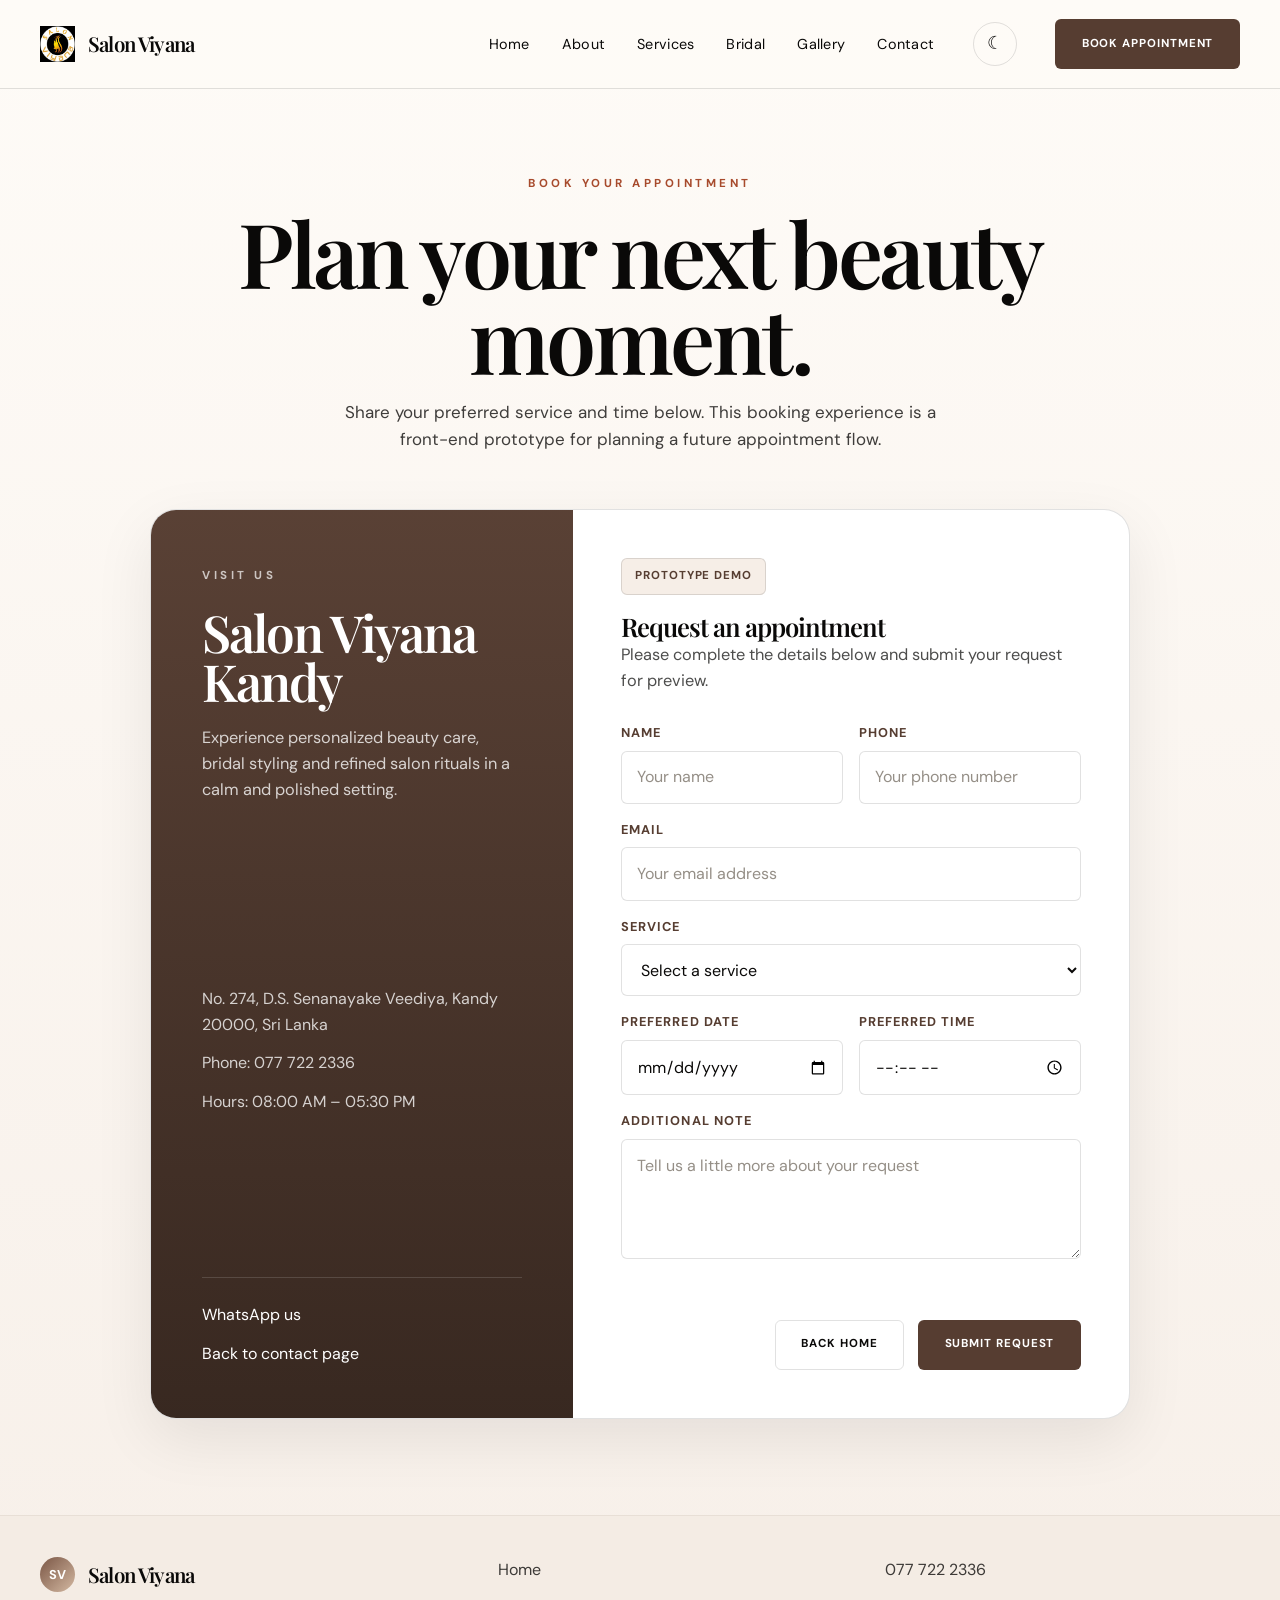
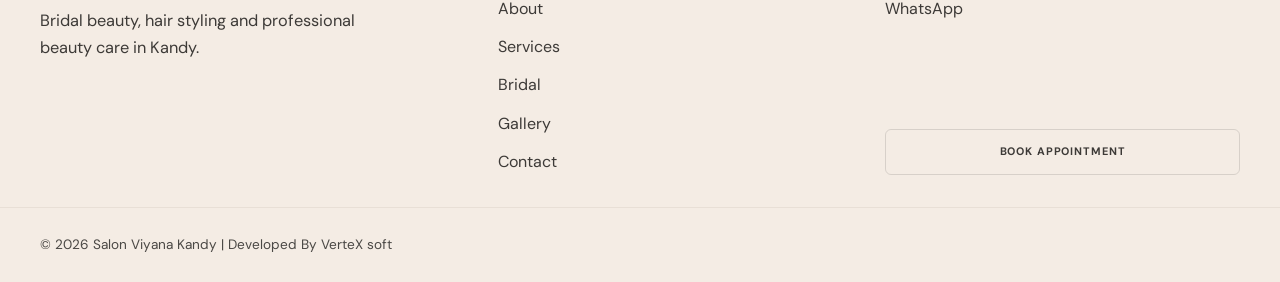
==== appointment.html @ 76ca320d "Initial commit - Salon Viyana website" ====
<!DOCTYPE html>
<html lang="en">
  <head>
    <script>
      (function () {
        try {
          const stored = localStorage.getItem('salon-viyana-theme');
          const preferredDark = window.matchMedia('(prefers-color-scheme: dark)').matches;
          const theme = stored || (preferredDark ? 'dark' : 'light');
          document.documentElement.setAttribute('data-theme', theme);
        } catch (error) {
          document.documentElement.setAttribute('data-theme', 'light');
        }
      })();
    </script>
    <meta charset="UTF-8" />
    <meta name="viewport" content="width=device-width, initial-scale=1.0" />
    <meta
      name="description"
      content="Book a Salon Viyana Kandy appointment request and plan your beauty or bridal experience in Kandy, Sri Lanka."
    />
    <title>Book an Appointment | Salon Viyana Kandy</title>
    <link rel="preconnect" href="https://fonts.googleapis.com" />
    <link rel="preconnect" href="https://fonts.gstatic.com" crossorigin />
    <link
      href="https://fonts.googleapis.com/css2?family=DM+Sans:wght@400;500;700&family=Playfair+Display:wght@500;600;700;800&display=swap"
      rel="stylesheet"
    />
    <link rel="stylesheet" href="assets/css/style.css" />
    <link rel="stylesheet" href="assets/css/responsive.css" />
  </head>
  <body class="appointment-page">
    <header class="site-header" id="top">
      <nav class="navbar container" aria-label="Main navigation">
        <a href="index.html" class="brand" aria-label="Salon Viyana homepage">
          <span class="brand-mark">
            <img src="assets/images/428603491_812518010892244_3882378538150548098_n.jpg" alt="Salon Viyana logo" />
          </span>
          <span class="brand-text">Salon Viyana</span>
        </a>

        <button class="nav-toggle" aria-label="Open menu" aria-expanded="false" type="button">
          <span></span>
          <span></span>
          <span></span>
        </button>

        <div class="nav-panel">
          <ul class="nav-menu">
            <li><a href="index.html#home">Home</a></li>
            <li><a href="index.html#about">About</a></li>
            <li><a href="index.html#services">Services</a></li>
            <li><a href="index.html#bridal">Bridal</a></li>
            <li><a href="index.html#gallery">Gallery</a></li>
            <li><a href="index.html#contact">Contact</a></li>
          </ul>
          <button class="theme-toggle" type="button" aria-label="Toggle dark mode" title="Toggle dark mode">
            <span class="theme-toggle-icon" aria-hidden="true">☾</span>
          </button>
          <a href="appointment.html" class="btn btn-primary nav-cta">Book Appointment</a>
        </div>
      </nav>
    </header>

    <main>
      <section class="appointment-hero">
        <div class="container appointment-hero-inner reveal-up">
          <span class="eyebrow">BOOK YOUR APPOINTMENT</span>
          <h1>Plan your next beauty moment.</h1>
          <p>
            Share your preferred service and time below. This booking experience is a front-end prototype for planning a future appointment flow.
          </p>
        </div>
      </section>

      <section class="appointment-shell">
        <div class="container">
          <div class="appointment-card reveal-up">
            <div class="appointment-layout">
              <aside class="appointment-aside">
                <div>
                  <span class="eyebrow">Visit us</span>
                  <h2>Salon Viyana Kandy</h2>
                  <p>Experience personalized beauty care, bridal styling and refined salon rituals in a calm and polished setting.</p>
                </div>

                <ul>
                  <li>No. 274, D.S. Senanayake Veediya, Kandy 20000, Sri Lanka</li>
                  <li>Phone: <a href="tel:+94777223336" data-phone-link>077 722 2336</a></li>
                  <li>Hours: <span data-hours>08:00 AM – 05:30 PM</span></li>
                </ul>

                <div class="appointment-contact">
                  <a href="https://wa.me/94777222336" target="_blank" rel="noreferrer" data-whatsapp-link>WhatsApp us</a>
                  <a href="index.html#contact">Back to contact page</a>
                </div>
              </aside>

              <div class="appointment-form-wrap">
                <div class="demo-note">Prototype demo</div>
                <div class="form-intro">
                  <h3>Request an appointment</h3>
                  <p>Please complete the details below and submit your request for preview.</p>
                </div>

                <form class="appointment-form" id="appointmentForm" novalidate>
                  <div class="field-grid">
                    <div class="field">
                      <label for="name">Name</label>
                      <input id="name" name="name" type="text" placeholder="Your name" required />
                    </div>

                    <div class="field">
                      <label for="phone">Phone</label>
                      <input id="phone" name="phone" type="tel" placeholder="Your phone number" required />
                    </div>
                  </div>

                  <div class="field">
                    <label for="email">Email</label>
                    <input id="email" name="email" type="email" placeholder="Your email address" />
                  </div>

                  <div class="field">
                    <label for="service">Service</label>
                    <select id="service" name="service" required>
                      <option value="">Select a service</option>
                      <option value="Bridal Makeup">Bridal Makeup</option>
                      <option value="Bridal Hair Styling">Bridal Hair Styling</option>
                      <option value="Hair Styling">Hair Styling</option>
                      <option value="Hair Colouring">Hair Colouring</option>
                      <option value="Keratin Treatment">Keratin Treatment</option>
                      <option value="Hair Rebonding">Hair Rebonding</option>
                      <option value="Professional Haircuts">Professional Haircuts</option>
                      <option value="Beauty Treatments">Beauty Treatments</option>
                      <option value="Bridal Consultation">Bridal Consultation</option>
                    </select>
                  </div>

                  <div class="field-grid">
                    <div class="field">
                      <label for="date">Preferred date</label>
                      <input id="date" name="date" type="date" required />
                    </div>

                    <div class="field">
                      <label for="time">Preferred time</label>
                      <input id="time" name="time" type="time" required />
                    </div>
                  </div>

                  <div class="field">
                    <label for="notes">Additional note</label>
                    <textarea id="notes" name="notes" placeholder="Tell us a little more about your request"></textarea>
                  </div>

                  <p class="form-status error" id="formStatus" aria-live="polite"></p>

                  <div class="form-submit-row">
                    <button type="button" class="btn btn-tertiary" onclick="window.location.href='index.html'">Back Home</button>
                    <button type="submit" class="btn btn-primary">Submit Request</button>
                  </div>
                </form>

                <div class="appointment-success" id="appointmentSuccess" aria-live="polite">
                  <div class="success-header">
                    <span class="success-badge">✓</span>
                    <h4>Request submitted</h4>
                  </div>
                  <p>This is a frontend demo interaction only. No appointment has been confirmed or sent anywhere.</p>
                </div>
              </div>
            </div>
          </div>
        </div>
      </section>
    </main>

    <footer class="site-footer">
      <div class="container footer-inner">
        <div class="footer-brand">
          <div class="brand">
            <span class="brand-mark" aria-hidden="true">SV</span>
            <span class="brand-text">Salon Viyana</span>
          </div>
          <p>Bridal beauty, hair styling and professional beauty care in Kandy.</p>
        </div>

        <div class="footer-links">
          <a href="index.html#home">Home</a>
          <a href="index.html#about">About</a>
          <a href="index.html#services">Services</a>
          <a href="index.html#bridal">Bridal</a>
          <a href="index.html#gallery">Gallery</a>
          <a href="index.html#contact">Contact</a>
        </div>

        <div class="footer-contact">
          <a href="tel:+94777223336" data-phone-link>077 722 2336</a>
          <a href="https://wa.me/94777222336" target="_blank" rel="noreferrer">WhatsApp</a>
          <a href="appointment.html" class="footer-booking">Book Appointment</a>
        </div>
      </div>

      <div class="footer-bottom">
        <div class="container footer-bottom-inner">
          <span>© 2026 Salon Viyana Kandy | Developed By VerteX soft</span>
        </div>
      </div>
    </footer>

    <script src="assets/js/config.js"></script>
    <script src="assets/js/main.js"></script>
    <script>
      const appointmentForm = document.getElementById('appointmentForm');
      const formStatus = document.getElementById('formStatus');
      const appointmentSuccess = document.getElementById('appointmentSuccess');

      appointmentForm?.addEventListener('submit', (event) => {
        event.preventDefault();

        const formData = new FormData(appointmentForm);
        const name = String(formData.get('name') || '').trim();
        const phone = String(formData.get('phone') || '').trim();
        const email = String(formData.get('email') || '').trim();
        const service = String(formData.get('service') || '').trim();
        const date = String(formData.get('date') || '').trim();
        const time = String(formData.get('time') || '').trim();

        if (!name || !phone || !service || !date || !time) {
          formStatus.textContent = 'Please complete all required fields before submitting your request.';
          formStatus.className = 'form-status error';
          appointmentSuccess.classList.remove('is-visible');
          return;
        }

        if (email && !/^[^\s@]+@[^\s@]+\.[^\s@]+$/.test(email)) {
          formStatus.textContent = 'Please enter a valid email address or leave the email field blank.';
          formStatus.className = 'form-status error';
          appointmentSuccess.classList.remove('is-visible');
          return;
        }

        formStatus.textContent = 'Appointment request prepared successfully. This is a frontend demo only.';
        formStatus.className = 'form-status success';
        appointmentSuccess.classList.add('is-visible');
        appointmentForm.reset();
      });
    </script>
  </body>
</html>
---- assets/css/style.css ----
:root {
  --color-bg: #fefbf7;
  --color-surface: #f6eee7;
  --color-surface-strong: #efe3d4;
  --color-dark: #0a0908;
  --color-primary: #563d31;
  --color-secondary: #d3baa3;
  --color-muted: #958f87;
  --color-accent: #a74a2c;
  --color-accent-soft: #d9b39f;
  --color-light-accent: #9cb9c3;
  --color-border: rgba(13, 11, 10, 0.12);
  --color-white: #ffffff;
  --shadow-soft: 0 20px 60px rgba(15, 12, 10, 0.08);
  --max-width: 1200px;
  --radius-lg: 18px;
  --radius-md: 12px;
  --radius-sm: 6px;
  --transition: 0.5s ease;
  --hero-bg-image: url("../images/488620022_1103483255129050_8957463666528887148_n.jpg");
  --color-text: #0a0908;
  --color-text-soft: rgba(9, 8, 7, 0.78);
  --color-text-muted: rgba(9, 8, 7, 0.72);
  --color-card: #ffffff;
  --color-footer: #f4ece4;
}

[data-theme="dark"] {
  --color-bg: #120f0d;
  --color-surface: #1a1714;
  --color-surface-strong: #211d19;
  --color-dark: #f7f1eb;
  --color-primary: #e8d7c6;
  --color-secondary: #c5aa8b;
  --color-muted: #b8ada5;
  --color-accent: #f0b39d;
  --color-accent-soft: #d9b39f;
  --color-light-accent: #9eaec1;
  --color-border: rgba(255, 255, 255, 0.12);
  --color-white: #1f1a17;
  --color-text: #f6f1eb;
  --color-text-soft: rgba(246, 241, 235, 0.8);
  --color-text-muted: rgba(246, 241, 235, 0.7);
  --color-card: #1b1714;
  --color-footer: #171311;
  --shadow-soft: 0 20px 60px rgba(0, 0, 0, 0.32);
  --hero-bg-image: url("../images/488620022_1103483255129050_8957463666528887148_n.jpg");
}

* {
  box-sizing: border-box;
}

html {
  scroll-behavior: smooth;
}

body {
  margin: 0;
  font-family: "DM Sans", sans-serif;
  background: var(--color-bg);
  color: var(--color-text);
  line-height: 1.6;
  overflow-x: hidden;
}

img {
  max-width: 100%;
  display: block;
}

a {
  color: inherit;
  text-decoration: none;
}

button,
input,
textarea,
select {
  font: inherit;
}

button {
  cursor: pointer;
}

figure {
  margin: 0;
}

.container {
  width: min(var(--max-width), calc(100% - 2rem));
  margin: 0 auto;
}

.section {
  padding: 7rem 0;
}

.eyebrow {
  display: inline-block;
  font-size: 0.72rem;
  letter-spacing: 0.22rem;
  text-transform: uppercase;
  color: var(--color-accent);
  margin-bottom: 1.4rem;
  font-weight: 700;
}

h1,
h2,
h3,
.brand-text {
  font-family: "Playfair Display", serif;
  font-weight: 600;
  line-height: 0.95;
  margin: 0;
  letter-spacing: -0.04em;
}

h1 {
  font-size: clamp(3.2rem, 7vw, 7.4rem);
  margin-bottom: 1.2rem;
}

h2 {
  font-size: clamp(2.2rem, 4vw, 4.2rem);
  margin-bottom: 1.4rem;
}

h3 {
  font-size: clamp(1.6rem, 2vw, 2.2rem);
  margin-bottom: 0.85rem;
}

p {
  margin: 0 0 1.25rem;
  color: var(--color-text-soft);
  font-size: 1.02rem;
}

.theme-toggle {
  width: 44px;
  height: 44px;
  border: 1px solid var(--color-border);
  border-radius: 50%;
  background: transparent;
  color: var(--color-dark);
  display: inline-grid;
  place-items: center;
  padding: 0;
  transition: transform 0.35s ease, background 0.35s ease, border-color 0.35s ease;
}

.theme-toggle:hover,
.theme-toggle:focus-visible {
  transform: translateY(-1px);
  background: rgba(86, 61, 49, 0.04);
}

.theme-toggle-icon {
  font-size: 1.1rem;
  line-height: 1;
}

.btn {
  display: inline-flex;
  align-items: center;
  justify-content: center;
  min-height: 50px;
  padding: 0.85rem 1.6rem;
  border-radius: var(--radius-sm);
  border: 1px solid transparent;
  transition: transform 0.35s ease, background 0.35s ease, border-color 0.35s ease, color 0.35s ease, box-shadow 0.35s ease;
  font-weight: 700;
  letter-spacing: 0.08em;
  text-transform: uppercase;
  font-size: 0.72rem;
}

.btn:hover,
.btn:focus-visible {
  transform: translateY(-2px);
}

.btn-primary {
  background: var(--color-primary);
  color: var(--color-white);
}

.btn-primary:hover,
.btn-primary:focus-visible {
  background: #492f26;
}

.btn-secondary {
  background: rgba(255, 255, 255, 0.1);
  border-color: rgba(255, 255, 255, 0.5);
  color: var(--color-white);
}

.btn-tertiary {
  background: transparent;
  border-color: var(--color-border);
  color: var(--color-dark);
}

.site-header {
  position: sticky;
  top: 0;
  z-index: 40;
  transition: all 0.35s ease;
}

.site-header.scrolled {
  backdrop-filter: blur(18px);
  background: rgba(254, 251, 247, 0.75);
  box-shadow: 0 15px 35px rgba(26, 18, 14, 0.04);
}

[data-theme="dark"] .site-header.scrolled {
  background: rgba(18, 15, 13, 0.82);
  box-shadow: 0 15px 35px rgba(0, 0, 0, 0.18);
}

.announcement-bar {
  background: var(--color-surface-strong);
  border-bottom: 1px solid rgba(86, 61, 49, 0.08);
  font-size: 0.76rem;
  letter-spacing: 0.1em;
  text-transform: uppercase;
  color: var(--color-primary);
}

.announcement-inner {
  display: flex;
  align-items: center;
  justify-content: space-between;
  min-height: 34px;
  gap: 1rem;
}

.navbar {
  display: flex;
  align-items: center;
  justify-content: space-between;
  gap: 2rem;
  min-height: 88px;
  position: relative;
  z-index: 50;
}

.brand {
  display: inline-flex;
  align-items: center;
  gap: 0.8rem;
  position: relative;
  z-index: 5;
}

.brand-mark {
  width: 2.2rem;
  height: 2.2rem;
  display: grid;
  place-items: center;
  border-radius: 50%;
  background: linear-gradient(135deg, #7a5645 0%, #d4b9a2 100%);
  color: var(--color-white);
  font-weight: 700;
  font-size: 0.8rem;
}

.brand-text {
  font-size: clamp(1.15rem, 1.6vw, 1.55rem);
  letter-spacing: -0.04em;
}

.nav-panel {
  display: flex;
  align-items: center;
  gap: 2.4rem;
}

.nav-menu {
  list-style: none;
  display: flex;
  align-items: center;
  gap: 2rem;
  padding: 0;
  margin: 0;
}

.nav-menu a {
  position: relative;
  color: var(--color-text);
  font-size: 0.9rem;
  letter-spacing: 0.02em;
  transition: color 0.25s ease;
}

.nav-menu a::after {
  content: "";
  position: absolute;
  left: 0;
  bottom: -0.45rem;
  width: 100%;
  height: 1px;
  background: var(--color-primary);
  transform: scaleX(0);
  transform-origin: center;
  transition: transform 0.35s ease;
}

.nav-menu a:hover::after,
.nav-menu a.active::after {
  transform: scaleX(1);
}

.nav-toggle {
  display: none;
  width: 52px;
  height: 52px;
  border: 1px solid rgba(86, 61, 49, 0.12);
  border-radius: 0;
  background: transparent;
  padding: 0;
  position: relative;
  z-index: 10;
}

.nav-toggle span {
  display: block;
  width: 20px;
  height: 2px;
  margin: 4px auto;
  background: var(--color-dark);
  transition: transform 0.35s ease, opacity 0.35s ease;
}

.nav-toggle.is-open span:nth-child(1) {
  transform: translateY(6px) rotate(45deg);
}

.nav-toggle.is-open span:nth-child(2) {
  opacity: 0;
}

.nav-toggle.is-open span:nth-child(3) {
  transform: translateY(-6px) rotate(-45deg);
}

.nav-cta {
  background: var(--color-primary);
  color: var(--color-white);
}

[data-theme="dark"] .nav-cta,
[data-theme="dark"] .btn-primary {
  color: #1c1714;
}

.hero {
  position: relative;
  min-height: 760px;
  display: flex;
  align-items: center;
  padding-top: 2.5rem;
  background: linear-gradient(120deg, rgba(18, 12, 9, 0.1), rgba(18, 12, 9, 0.04));
  overflow: hidden;
}

.hero-bg-image {
    position: absolute;
    inset: 0;
    z-index: 0;

    background-image: var(--hero-bg-image);
    background-size: cover;
    background-position: center;
    background-repeat: no-repeat;

    opacity: 1;
}

.hero::before {
    content: "";
    position: absolute;
    inset: 0;
    z-index: 1;

    background: linear-gradient(
        90deg,
        rgba(254, 251, 247, 0.45) 0%,
        rgba(254, 251, 247, 0.35) 22%,
        rgba(254, 251, 247, 0.15) 58%,
        rgba(254, 251, 247, 0.08) 100%
    );
}

[data-theme="dark"] .hero::before {
  background: linear-gradient(
    90deg,
    rgba(18, 15, 13, 0.78) 0%,
    rgba(18, 15, 13, 0.58) 32%,
    rgba(18, 15, 13, 0.28) 68%,
    rgba(18, 15, 13, 0.18) 100%
  );
}

.hero-inner {
  position: relative;
  z-index: 2;
  display: grid;
  grid-template-columns: 1.05fr 0.95fr;
  gap: 3rem;
  align-items: center;
}

.hero-copy {
  position: relative;
  z-index: 2;
  max-width: 620px;
  padding-top: 2rem;
}

.hero-copy p {
  font-size: 1.12rem;
  max-width: 560px;
  line-height: 1.8;
  color: var(--color-text-muted);
}

.hero-actions {
  display: flex;
  flex-wrap: wrap;
  gap: 1rem;
  margin: 2rem 0 1.3rem;
}

.hero-meta {
  color: var(--color-text-muted);
  letter-spacing: 0.12em;
  text-transform: uppercase;
  font-size: 0.74rem;
  font-weight: 700;
}

.hero-media {
  position: relative;
  z-index: 2;
}

.hero-frame {
  position: relative;
  width: min(100%, 620px);
  margin-left: auto;
  border-radius: 34px;
  overflow: hidden;
  box-shadow: var(--shadow-soft);
  background: var(--color-surface-strong);
}

.hero-frame::before {
  content: "";
  position: absolute;
  inset: 1.2rem 1.2rem auto auto;
  width: 42%;
  height: 42%;
  border: 1px solid rgba(255, 255, 255, 0.5);
  border-left: none;
  border-bottom: none;
  z-index: 2;
  pointer-events: none;
}

.hero-frame img {
  width: 100%;
  height: 760px;
  object-fit: cover;
  transform: scale(1.02);
}

.intro-grid,
.bridal-layout,
.contact-grid {
  display: grid;
  grid-template-columns: 1fr 1fr;
  gap: 4rem;
  align-items: center;
}

.intro-image {
  position: relative;
}

.intro-image img {
  width: 100%;
  height: 720px;
  object-fit: cover;
  border-radius: 28px;
  box-shadow: var(--shadow-soft);
}

.intro-copy {
  max-width: 540px;
}

.intro-stats {
  display: flex;
  align-items: flex-end;
  gap: 1rem;
  margin-top: 2rem;
}

.intro-stats div {
  display: flex;
  align-items: baseline;
  gap: 0.8rem;
  padding-top: 1rem;
  border-top: 1px solid var(--color-border);
}

.intro-stats strong {
  font-family: "Playfair Display", serif;
  font-size: 4rem;
  line-height: 1;
  color: var(--color-accent);
}

.intro-stats span {
  font-size: 0.8rem;
  letter-spacing: 0.08em;
  text-transform: uppercase;
  color: var(--color-text-soft);
}

.section-heading {
  max-width: 680px;
  margin-bottom: 2.6rem;
}

.service-grid {
  display: grid;
  grid-template-columns: repeat(4, minmax(0, 1fr));
  gap: 1.3rem;
  align-items: stretch;
}

.service-card {
  position: relative;
  display: flex;
  flex-direction: column;
  height: 100%;
  min-height: 620px;
  background: var(--color-card);
  border: 1px solid var(--color-border);
  border-radius: var(--radius-lg);
  padding: 1.3rem 1.2rem 1rem;
  overflow: hidden;
  transition: transform 0.4s ease, box-shadow 0.4s ease;
}

.service-card:hover {
  transform: translateY(-6px);
  box-shadow: var(--shadow-soft);
}

.service-number {
  font-size: 0.78rem;
  letter-spacing: 0.15em;
  color: var(--color-muted);
  margin-bottom: 1.2rem;
  font-weight: 700;
}

.service-body {
  display: flex;
  flex-direction: column;
  flex: 1;
  margin-bottom: 0.85rem;
}

.service-body h3 {
  min-height: 3.2em;
  margin-bottom: 0.7rem;
}

.service-body p {
  min-height: 5.6em;
  margin-bottom: 0;
  flex: 1;
}

.service-visual {
  overflow: hidden;
  border-radius: 18px;
  margin-bottom: 0.8rem;
  height: 220px;
}

.service-visual img {
  width: 100%;
  height: 100%;
  object-fit: cover;
  transition: transform 0.6s ease;
}

.service-card:hover .service-visual img {
  transform: scale(1.08);
}

.service-arrow {
  display: inline-flex;
  align-items: center;
  justify-content: center;
  width: 2.5rem;
  height: 2.5rem;
  border-radius: 50%;
  background: var(--color-surface-strong);
  font-size: 1.4rem;
  transition: transform 0.35s ease, background 0.35s ease;
}

.service-meta {
  display: inline-block;
  margin: 0 0 0.9rem;
  color: var(--color-muted);
  font-size: 0.74rem;
  letter-spacing: 0.08em;
  text-transform: uppercase;
}

.service-card-button,
.signature-link,
.footer-booking {
  display: inline-flex;
  align-items: center;
  justify-content: center;
  width: 100%;
  margin-top: auto;
  border: 1px solid var(--color-border);
  background: transparent;
  color: var(--color-dark);
  border-radius: var(--radius-sm);
  min-height: 46px;
  padding: 0.7rem 1.15rem;
  font-weight: 700;
  letter-spacing: 0.08em;
  text-transform: uppercase;
  font-size: 0.68rem;
  transition: all 0.35s ease;
}

.service-card-button:hover,
.signature-link:hover,
.footer-booking:hover,
.service-card-button:focus-visible,
.signature-link:focus-visible,
.footer-booking:focus-visible {
  background: var(--color-primary);
  color: var(--color-white);
  border-color: var(--color-primary);
}

.service-card:hover .service-arrow {
  background: var(--color-primary);
  color: var(--color-white);
  transform: translateX(6px);
}

.bridal-feature {
  background: linear-gradient(135deg, rgba(210, 183, 158, 0.15), rgba(255, 255, 255, 0));
}

.bridal-copy {
  max-width: 520px;
}

.bridal-list {
  list-style: none;
  padding: 0;
  margin: 2rem 0 2.2rem;
  display: grid;
  grid-template-columns: repeat(2, minmax(0, 1fr));
  gap: 1rem 1.5rem;
  color: var(--color-primary);
  font-size: 0.82rem;
  letter-spacing: 0.12em;
  text-transform: uppercase;
  font-weight: 700;
}

.bridal-visual img {
  width: 100%;
  height: 760px;
  object-fit: cover;
  border-radius: 28px;
  box-shadow: var(--shadow-soft);
}

.gallery-grid {
  display: grid;
  grid-template-columns: repeat(4, minmax(0, 1fr));
  grid-auto-rows: 220px;
  gap: 1rem;
}

.gallery-item {
  position: relative;
  display: block;
  width: 100%;
  height: 100%;
  border: none;
  background: #eee;
  padding: 0;
  border-radius: 20px;
  overflow: hidden;
  transition: transform 0.35s ease, filter 0.35s ease;
}

.gallery-item:hover {
  transform: translateY(-4px);
  filter: saturate(1.05);
}

.gallery-item img {
  width: 100%;
  height: 100%;
  object-fit: cover;
}

.gallery-large {
  grid-column: span 2;
  grid-row: span 2;
}

.gallery-tall {
  grid-row: span 2;
}

.gallery-wide {
  grid-column: span 2;
}

.signature-grid {
  display: grid;
  grid-template-columns: repeat(3, minmax(0, 1fr));
  gap: 1.6rem;
}

.signature-card {
  background: var(--color-card);
  border: 1px solid var(--color-border);
  border-radius: 24px;
  overflow: hidden;
  transition: transform 0.35s ease, box-shadow 0.35s ease;
}

.signature-card:hover {
  transform: translateY(-6px);
  box-shadow: var(--shadow-soft);
}

.signature-card img {
  height: 440px;
  width: 100%;
  object-fit: cover;
  transition: transform 0.6s ease;
}

.signature-card:hover img {
  transform: scale(1.03);
}

.signature-content {
  padding: 1.5rem 1.5rem 1.8rem;
}

.signature-content span {
  display: inline-block;
  font-size: 0.78rem;
  letter-spacing: 0.16em;
  color: var(--color-accent);
  font-weight: 700;
  margin-bottom: 0.6rem;
}

.signature-content p {
  margin-bottom: 0.8rem;
}

.signature-content a {
  display: inline-flex;
  align-items: center;
  gap: 0.5rem;
  color: var(--color-dark);
  font-weight: 600;
}

.experience-grid,
.testimonial-grid {
  display: grid;
  grid-template-columns: repeat(4, minmax(0, 1fr));
  gap: 1.3rem;
}

.experience-card,
.testimonial-card {
  background: var(--color-card);
  border: 1px solid var(--color-border);
  border-radius: 24px;
  padding: 1.5rem;
  box-shadow: 0 18px 40px rgba(15, 12, 10, 0.03);
}

.experience-card {
  min-height: 220px;
}

.experience-icon {
  display: inline-grid;
  place-items: center;
  width: 52px;
  height: 52px;
  border-radius: 50%;
  background: rgba(167, 74, 44, 0.1);
  color: var(--color-accent);
  font-weight: 700;
  margin-bottom: 1rem;
}

.experience-card h3 {
  margin-bottom: 0.7rem;
}

.testimonial-card {
  position: relative;
}

.quote-mark {
  display: block;
  font-family: "Playfair Display", serif;
  font-size: 4rem;
  line-height: 0.7;
  color: rgba(86, 61, 49, 0.28);
  margin-bottom: 1rem;
}

.testimonial-card p {
  margin-bottom: 1.4rem;
  font-size: 1.03rem;
  font-style: italic;
}

.testimonial-meta {
  display: flex;
  flex-direction: column;
  gap: 0.2rem;
  color: var(--color-primary);
}

.testimonial-meta strong {
  font-size: 0.95rem;
}

.testimonial-meta span {
  font-size: 0.75rem;
  letter-spacing: 0.08em;
  text-transform: uppercase;
  color: var(--color-muted);
}

.cta-box {
  position: relative;
  display: grid;
  grid-template-columns: 1.45fr 0.95fr;
  gap: 2rem;
  align-items: center;
  padding: clamp(2.2rem, 5vw, 4.4rem);
  border-radius: 30px;
  background: linear-gradient(135deg, rgba(21, 18, 16, 0.82), rgba(86, 61, 49, 0.75)), url("../images/488671398_1104469628363746_8819362919223246989_n.jpg") center/cover no-repeat;
  color: var(--color-white);
  box-shadow: var(--shadow-soft);
}

.cta-box .eyebrow {
  color: rgba(255, 255, 255, 0.8);
}

.cta-box p {
  color: rgba(255, 255, 255, 0.8);
  max-width: 420px;
}

.cta-actions {
  display: flex;
  justify-content: flex-end;
  flex-wrap: wrap;
  gap: 1rem;
}

.contact-grid {
  align-items: start;
}

.contact-info h2 {
  margin-bottom: 1.2rem;
}

.contact-info ul {
  list-style: none;
  padding: 0;
  margin: 0 0 2rem;
  display: grid;
  gap: 0.8rem;
  color: var(--color-text-soft);
  font-size: 1.05rem;
}

.contact-actions {
  display: flex;
  flex-wrap: wrap;
  gap: 0.9rem;
}

.map-panel {
  display: flex;
  justify-content: center;
}

.map-card {
  position: relative;
  width: min(100%, 560px);
  height: 440px;
  border-radius: var(--radius-lg);
  overflow: hidden;
  box-shadow: var(--shadow-soft);
  border: 1px solid var(--color-border);
  background: var(--color-surface-strong);
}

.map-card iframe {
  width: 100%;
  height: 100%;
  border: 0;
  display: block;
  filter: saturate(0.8) contrast(1.08);
}

.map-caption {
  position: absolute;
  right: 1rem;
  bottom: 1rem;
  z-index: 2;
  padding: 0.85rem 1.1rem;
  border-radius: var(--radius-sm);
  background: rgba(10, 9, 8, 0.7);
  border: 1px solid rgba(255, 255, 255, 0.2);
  color: var(--color-white);
  letter-spacing: 0.08em;
  text-transform: uppercase;
  font-size: 0.68rem;
  font-weight: 700;
  backdrop-filter: blur(6px);
}

.site-footer {
  background: var(--color-footer);
  border-top: 1px solid rgba(86, 61, 49, 0.08);
}

.footer-inner {
  display: grid;
  grid-template-columns: 1.2fr 1fr 1fr;
  gap: 2rem;
  padding: 2.6rem 0 2rem;
}

.footer-brand p {
  max-width: 320px;
  margin-top: 1rem;
}

.footer-links,
.footer-contact {
  display: flex;
  flex-direction: column;
  gap: 0.8rem;
}

.footer-links a,
.footer-contact a,
.footer-contact button {
  color: var(--color-text-soft);
  transition: color 0.3s ease;
}

.footer-links a:hover,
.footer-contact a:hover {
  color: var(--color-primary);
}

.footer-contact button {
  width: fit-content;
  background: transparent;
  border: 1px solid var(--color-border);
  border-radius: var(--radius-sm);
  padding: 0.65rem 1rem;
}

.footer-bottom {
  border-top: 1px solid rgba(86, 61, 49, 0.08);
}

.footer-bottom-inner {
  min-height: 74px;
  display: flex;
  align-items: center;
  justify-content: space-between;
  gap: 1.4rem;
  font-size: 0.85rem;
  color: rgba(9, 8, 7, 0.72);
}

.concept-note {
  font-size: 0.76rem;
  opacity: 0.8;
}

.page-shell {
  position: relative;
}

.scroll-progress {
  position: fixed;
  top: 0;
  left: 0;
  height: 3px;
  width: 0;
  background: linear-gradient(90deg, var(--color-accent), var(--color-secondary));
  z-index: 200;
  box-shadow: 0 0 18px rgba(167, 74, 44, 0.35);
}

.floating-whatsapp {
  position: fixed;
  right: 24px;
  bottom: 24px;
  display: inline-grid;
  place-items: center;
  width: 48px;
  height: 48px;
  border: 1px solid rgba(255, 255, 255, 0.22);
  border-radius: var(--radius-sm);
  background: #25d366;
  color: #ffffff;
  box-shadow: 0 12px 28px rgba(15, 12, 10, 0.18);
  transition: transform 0.25s ease, filter 0.25s ease, box-shadow 0.25s ease;
  z-index: 90;
}

.floating-whatsapp:hover {
  transform: translateY(-3px);
  filter: brightness(1.06);
  box-shadow: 0 16px 32px rgba(15, 12, 10, 0.24);
}

.floating-whatsapp:focus-visible {
  outline: 3px solid var(--color-accent);
  outline-offset: 3px;
}

.whatsapp-icon {
  width: 24px;
  height: 24px;
  fill: currentColor;
}

.booking-modal {
  position: fixed;
  inset: 0;
  z-index: 120;
  display: none;
  place-items: center;
  padding: 1rem;
  background: rgba(10, 9, 8, 0.62);
}

.booking-modal.is-open {
  display: grid;
}

.booking-dialog {
  position: relative;
  width: min(700px, 92vw);
  background: var(--color-card);
  border-radius: var(--radius-lg);
  padding: 2rem;
  box-shadow: 0 30px 80px rgba(0, 0, 0, 0.2);
}

.booking-form-panel {
  display: grid;
  gap: 1.25rem;
}

.booking-heading h3 {
  margin-bottom: 0;
}

.field-grid {
  display: grid;
  grid-template-columns: repeat(2, minmax(0, 1fr));
  gap: 1rem;
}

.field {
  display: grid;
  gap: 0.45rem;
}

.field label {
  font-size: 0.8rem;
  letter-spacing: 0.08em;
  text-transform: uppercase;
  color: var(--color-primary);
  font-weight: 700;
}

.field input,
.field select,
.field textarea {
  width: 100%;
  min-height: 52px;
  border: 1px solid var(--color-border);
  border-radius: var(--radius-sm);
  background: var(--color-white);
  padding: 0.8rem 0.9rem;
  color: var(--color-text);
}

.field input::placeholder,
.field textarea::placeholder {
  color: var(--color-muted);
}

.field textarea {
  min-height: 130px;
  resize: vertical;
}

.field input:focus,
.field select:focus {
  outline: 2px solid rgba(86, 61, 49, 0.2);
  border-color: rgba(86, 61, 49, 0.35);
}

.form-error {
  min-height: 1.2rem;
  margin: 0;
  color: #ab2c2c;
  font-size: 0.92rem;
}

.form-actions {
  display: flex;
  flex-wrap: wrap;
  gap: 0.85rem;
  justify-content: flex-end;
}

.modal-close,
.modal-close-success {
  position: absolute;
  top: 1rem;
  right: 1rem;
  border: none;
  background: transparent;
  color: var(--color-dark);
  font-size: 2rem;
  line-height: 1;
}

.booking-success {
  display: grid;
  place-items: center;
  gap: 1rem;
  text-align: center;
  min-height: 280px;
  padding: 2rem 1rem 1rem;
}

.success-badge {
  display: grid;
  place-items: center;
  width: 72px;
  height: 72px;
  border-radius: 50%;
  background: rgba(54, 124, 88, 0.12);
  color: #2f7d50;
  font-size: 2.2rem;
  font-weight: 700;
}

.booking-success h3 {
  margin-bottom: 0;
}

.lightbox {
  position: fixed;
  inset: 0;
  background: rgba(10, 9, 8, 0.82);
  display: none;
  place-items: center;
  z-index: 110;
  padding: 1rem;
}

.lightbox.is-open {
  display: grid;
}

.lightbox-content {
  position: relative;
  max-width: min(880px, 92vw);
  width: 100%;
  display: grid;
  place-items: center;
}

.lightbox-content img {
  width: 100%;
  max-height: 82vh;
  object-fit: cover;
  border-radius: var(--radius-lg);
  box-shadow: 0 25px 70px rgba(0, 0, 0, 0.24);
}

.lightbox-close,
.lightbox-arrow {
  position: absolute;
  width: 48px;
  height: 48px;
  border: 1px solid rgba(255, 255, 255, 0.25);
  border-radius: 50%;
  background: rgba(255, 255, 255, 0.12);
  color: var(--color-white);
  font-size: 2rem;
  display: grid;
  place-items: center;
}

.lightbox-close {
  top: -1rem;
  right: -1rem;
}

.lightbox-arrow {
  top: 50%;
  transform: translateY(-50%);
}

.lightbox-arrow.prev {
  left: -1.2rem;
}

.lightbox-arrow.next {
  right: -1.2rem;
}

.reveal-up {
  opacity: 0;
  transform: translateY(32px);
  transition: opacity 0.8s ease, transform 0.8s ease;
}

.reveal-up.is-visible {
  opacity: 1;
  transform: translateY(0);
}

.reveal-delay {
  transition-delay: 0.08s;
}

.appointment-page {
  background: linear-gradient(180deg, var(--color-bg) 0%, var(--color-surface) 100%);
}

.appointment-page .site-header {
  background: color-mix(in srgb, var(--color-bg) 90%, transparent);
  border-bottom: 1px solid var(--color-border);
}

.appointment-hero {
  padding: 5rem 0 2rem;
}

.appointment-hero-inner {
  max-width: 980px;
  margin: 0 auto;
  text-align: center;
}

.appointment-hero-inner .eyebrow {
  margin-bottom: 1rem;
}

.appointment-hero-inner p {
  max-width: 620px;
  margin: 0 auto 0.5rem;
  font-size: 1.06rem;
}

.appointment-shell {
  padding: 1rem 0 6rem;
}

.appointment-card {
  width: min(980px, 100%);
  margin: 0 auto;
  background: var(--color-card);
  border: 1px solid var(--color-border);
  border-radius: 26px;
  box-shadow: var(--shadow-soft);
  overflow: hidden;
}

.appointment-layout {
  display: grid;
  grid-template-columns: 0.95fr 1.25fr;
  min-height: 700px;
}

.appointment-aside {
  background: linear-gradient(180deg, rgba(86, 61, 49, 0.98), rgba(52, 36, 28, 0.98));
  color: #ffffff;
  padding: clamp(2rem, 5vw, 3.2rem);
  display: flex;
  flex-direction: column;
  justify-content: space-between;
  gap: 2rem;
}

.appointment-aside .eyebrow {
  color: rgba(255, 255, 255, 0.7);
}

.appointment-aside h2 {
  font-size: clamp(2.2rem, 4vw, 3.4rem);
  margin-bottom: 1.2rem;
  color: #ffffff;
}

.appointment-aside p,
.appointment-aside li {
  color: rgba(255, 255, 255, 0.78);
}

.appointment-aside ul {
  list-style: none;
  padding: 0;
  margin: 0;
  display: grid;
  gap: 0.8rem;
}

.appointment-contact {
  display: grid;
  gap: 0.8rem;
  padding-top: 1.5rem;
  border-top: 1px solid rgba(255, 255, 255, 0.14);
}

.appointment-contact a {
  color: #ffffff;
}

.appointment-form-wrap {
  padding: clamp(1.7rem, 4vw, 3rem);
}

.form-intro {
  margin-bottom: 1.8rem;
}

.form-intro h3 {
  margin-bottom: 0.25rem;
}

.form-intro p {
  margin: 0;
  color: var(--color-text-muted);
}

.demo-note {
  display: inline-flex;
  align-items: center;
  gap: 0.5rem;
  padding: 0.5rem 0.8rem;
  border-radius: var(--radius-sm);
  border: 1px solid var(--color-border);
  background: var(--color-surface);
  color: var(--color-primary);
  font-size: 0.72rem;
  letter-spacing: 0.08em;
  text-transform: uppercase;
  font-weight: 700;
  margin-bottom: 1.2rem;
}

.appointment-form {
  display: grid;
  gap: 1rem;
}

.appointment-form .field-grid {
  display: grid;
  grid-template-columns: repeat(2, minmax(0, 1fr));
  gap: 1rem;
}

.appointment-form .field {
  display: grid;
  gap: 0.45rem;
}

.appointment-form textarea {
  min-height: 120px;
}

.form-status {
  min-height: 1.3rem;
  margin: 0;
  font-size: 0.92rem;
}

.form-status.error {
  color: #ab2c2c;
}

.form-status.success {
  color: #2f7d50;
}

.form-submit-row {
  display: flex;
  justify-content: flex-end;
  gap: 0.85rem;
  margin-top: 0.5rem;
}

.appointment-success {
  display: none;
  margin-top: 1rem;
  padding: 1.5rem;
  border: 1px solid rgba(47, 125, 80, 0.18);
  background: rgba(47, 125, 80, 0.04);
  border-radius: var(--radius-lg);
}

.appointment-success.is-visible {
  display: block;
}

.success-header {
  display: flex;
  align-items: center;
  gap: 0.8rem;
  margin-bottom: 0.8rem;
}

.success-badge {
  display: inline-grid;
  place-items: center;
  width: 42px;
  height: 42px;
  border-radius: 50%;
  background: rgba(47, 125, 80, 0.12);
  color: #2f7d50;
  font-weight: 700;
}

.appointment-success h4 {
  margin: 0;
  font-size: 1.5rem;
}

.appointment-success p {
  margin: 0;
  color: var(--color-text-soft);
}

@media (max-width: 900px) {
  .appointment-layout {
    grid-template-columns: 1fr;
  }

  .appointment-aside {
    padding-bottom: 1.3rem;
  }
}

@media (max-width: 560px) {
  .appointment-hero {
    padding-top: 4rem;
  }

  .appointment-form-wrap,
  .appointment-aside {
    padding-left: 1rem;
    padding-right: 1rem;
  }

  .appointment-form .field-grid,
  .form-submit-row {
    grid-template-columns: 1fr;
    display: grid;
  }

  .form-submit-row .btn {
    width: 100%;
  }
}

@media (prefers-reduced-motion: reduce) {
  html {
    scroll-behavior: auto;
  }

  *,
  *::before,
  *::after {
    animation-duration: 0.01ms !important;
    animation-iteration-count: 1 !important;
    transition-duration: 0.01ms !important;
    scroll-behavior: auto !important;
  }
}
---- assets/css/responsive.css ----
@media (max-width: 1024px) {
  .service-grid,
  .experience-grid {
    grid-template-columns: repeat(2, minmax(0, 1fr));
  }

  .service-card {
    min-height: 580px;
  }

  .service-visual {
    height: 210px;
  }

  .hero-inner,
  .intro-grid,
  .bridal-layout,
  .contact-grid,
  .cta-box {
    grid-template-columns: 1fr;
  }

  .hero-panel {
    justify-content: flex-start;
  }

  .hero-copy,
  .intro-copy,
  .bridal-copy {
    max-width: 100%;
  }

  .signature-grid,
  .testimonial-grid,
  .footer-inner {
    grid-template-columns: repeat(2, minmax(0, 1fr));
  }
}

@media (max-width: 820px) {
  .navbar {
    min-height: 78px;
  }

  .service-grid {
    grid-template-columns: 1fr;
  }

  .service-card {
    min-height: 560px;
  }

  .service-visual {
    height: 240px;
  }

  .nav-toggle {
    display: inline-block;
  }

  .nav-panel {
    position: absolute;
    top: calc(100% + 0.5rem);
    left: 0;
    right: 0;
    display: none;
    flex-direction: column;
    align-items: flex-start;
    gap: 1.2rem;
    background: color-mix(in srgb, var(--color-bg) 96%, transparent);
    border: 1px solid var(--color-border);
    border-radius: 24px;
    padding: 1.2rem;
    box-shadow: var(--shadow-soft);
  }

  .nav-panel.is-open {
    display: flex;
  }

  .nav-menu {
    flex-direction: column;
    align-items: flex-start;
    width: 100%;
    gap: 1rem;
  }

  .nav-cta {
    width: 100%;
  }

  .gallery-grid {
    grid-template-columns: repeat(2, minmax(0, 1fr));
  }

  .gallery-large,
  .gallery-wide {
    grid-column: span 2;
  }
}

@media (max-width: 560px) {
  .floating-whatsapp {
    right: 16px;
    bottom: 16px;
    width: 46px;
    height: 46px;
  }

  .section {
    padding: 5rem 0;
  }

  .hero {
    min-height: 640px;
    padding-top: 1rem;
  }

  .btn,
  .service-card-button,
  .signature-link,
  .footer-booking {
    width: 100%;
  }

  .hero-actions,
  .cta-actions,
  .contact-actions,
  .form-actions {
    flex-direction: column;
    align-items: stretch;
  }

  .hero-actions .btn,
  .cta-actions .btn,
  .contact-actions .btn,
  .form-actions .btn {
    width: 100%;
  }

  .service-grid,
  .experience-grid,
  .signature-grid,
  .testimonial-grid,
  .footer-inner,
  .gallery-grid,
  .field-grid,
  .bridal-list {
    grid-template-columns: 1fr;
  }

  .intro-image img,
  .bridal-visual img {
    height: 480px;
  }

  .gallery-large,
  .gallery-wide,
  .gallery-tall {
    grid-column: auto;
    grid-row: auto;
  }

  .footer-bottom-inner {
    flex-direction: column;
    justify-content: center;
    text-align: center;
    padding: 1rem 0 2rem;
  }

  .booking-dialog {
    padding: 1.4rem 1rem 1.2rem;
  }

  .lightbox-arrow {
    width: 42px;
    height: 42px;
    font-size: 1.5rem;
  }

  .lightbox-arrow.prev {
    left: 0.5rem;
  }

  .lightbox-arrow.next {
    right: 0.5rem;
  }
}
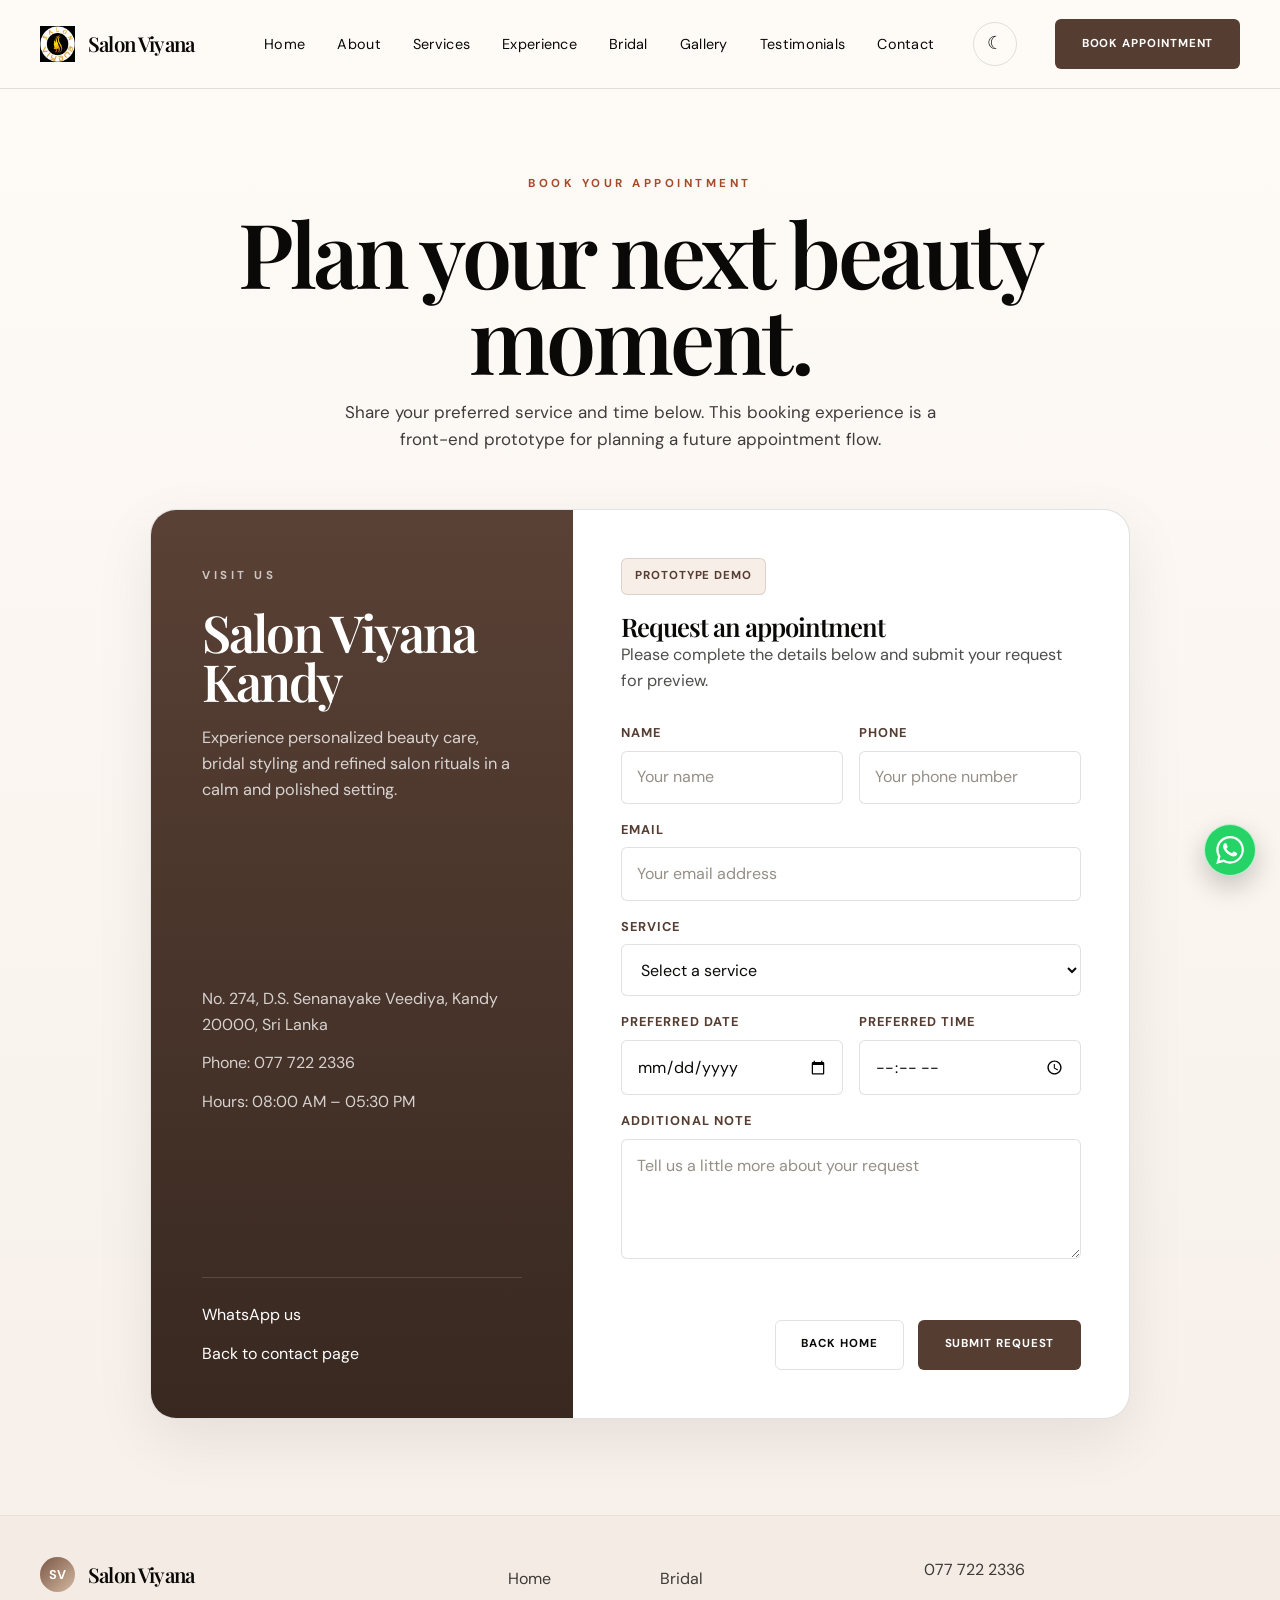
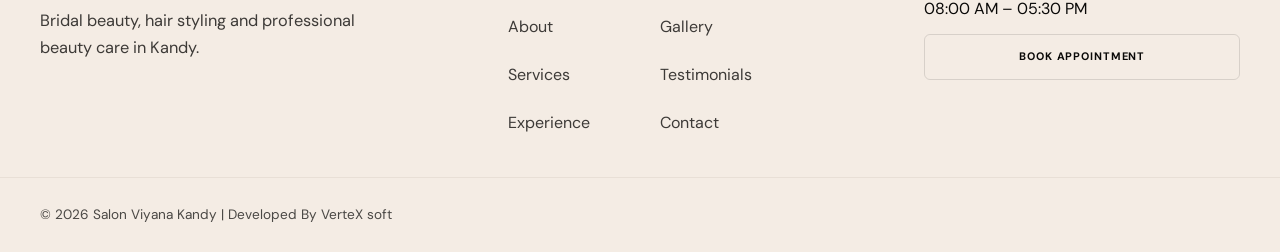
==== commit e94eab71: "Update project with latest improvements" ====
--- a/appointment.html
+++ b/appointment.html
@@ -15,10 +15,19 @@
     </script>
     <meta charset="UTF-8" />
     <meta name="viewport" content="width=device-width, initial-scale=1.0" />
+    <meta name="robots" content="index, follow" />
+    <meta name="theme-color" content="#563d31" />
     <meta
       name="description"
       content="Book a Salon Viyana Kandy appointment request and plan your beauty or bridal experience in Kandy, Sri Lanka."
     />
+    <meta property="og:title" content="Book an Appointment | Salon Viyana Kandy" />
+    <meta property="og:description" content="Request your preferred service and time at Salon Viyana Kandy." />
+    <meta property="og:type" content="website" />
+    <meta property="og:url" content="https://heshanmadhuwantha.github.io/salon-viyana/appointment.html" />
+    <meta property="og:image" content="https://heshanmadhuwantha.github.io/salon-viyana/assets/images/hero/hero.jpg" />
+    <meta property="og:site_name" content="Salon Viyana Kandy" />
+    <link rel="canonical" href="https://heshanmadhuwantha.github.io/salon-viyana/appointment.html" />
     <title>Book an Appointment | Salon Viyana Kandy</title>
     <link rel="preconnect" href="https://fonts.googleapis.com" />
     <link rel="preconnect" href="https://fonts.gstatic.com" crossorigin />
@@ -29,12 +38,12 @@
     <link rel="stylesheet" href="assets/css/style.css" />
     <link rel="stylesheet" href="assets/css/responsive.css" />
   </head>
-  <body class="appointment-page">
+  <body class="appointment-page" data-page="appointment.html">
     <header class="site-header" id="top">
       <nav class="navbar container" aria-label="Main navigation">
         <a href="index.html" class="brand" aria-label="Salon Viyana homepage">
           <span class="brand-mark">
-            <img src="assets/images/428603491_812518010892244_3882378538150548098_n.jpg" alt="Salon Viyana logo" />
+            <img src="assets/images/brand/428603491_812518010892244_3882378538150548098_n.jpg" alt="Salon Viyana logo" />
           </span>
           <span class="brand-text">Salon Viyana</span>
         </a>
@@ -47,17 +56,19 @@
 
         <div class="nav-panel">
           <ul class="nav-menu">
-            <li><a href="index.html#home">Home</a></li>
-            <li><a href="index.html#about">About</a></li>
-            <li><a href="index.html#services">Services</a></li>
-            <li><a href="index.html#bridal">Bridal</a></li>
-            <li><a href="index.html#gallery">Gallery</a></li>
-            <li><a href="index.html#contact">Contact</a></li>
+            <li><a href="index.html">Home</a></li>
+            <li><a href="about.html">About</a></li>
+            <li><a href="services.html">Services</a></li>
+            <li><a href="experience.html">Experience</a></li>
+            <li><a href="bridal.html">Bridal</a></li>
+            <li><a href="gallery.html">Gallery</a></li>
+            <li><a href="testimonials.html">Testimonials</a></li>
+            <li><a href="contact.html">Contact</a></li>
           </ul>
           <button class="theme-toggle" type="button" aria-label="Toggle dark mode" title="Toggle dark mode">
             <span class="theme-toggle-icon" aria-hidden="true">☾</span>
           </button>
-          <a href="appointment.html" class="btn btn-primary nav-cta">Book Appointment</a>
+          <a href="appointment.html" class="btn btn-primary nav-cta active" aria-current="page">Book Appointment</a>
         </div>
       </nav>
     </header>
@@ -92,7 +103,7 @@
 
                 <div class="appointment-contact">
                   <a href="https://wa.me/94777222336" target="_blank" rel="noreferrer" data-whatsapp-link>WhatsApp us</a>
-                  <a href="index.html#contact">Back to contact page</a>
+                  <a href="contact.html">Back to contact page</a>
                 </div>
               </aside>
 
@@ -186,18 +197,20 @@
           <p>Bridal beauty, hair styling and professional beauty care in Kandy.</p>
         </div>
 
-        <div class="footer-links">
-          <a href="index.html#home">Home</a>
-          <a href="index.html#about">About</a>
-          <a href="index.html#services">Services</a>
-          <a href="index.html#bridal">Bridal</a>
-          <a href="index.html#gallery">Gallery</a>
-          <a href="index.html#contact">Contact</a>
-        </div>
+        <nav class="footer-links" aria-label="Footer navigation">
+          <a href="index.html">Home</a>
+          <a href="about.html">About</a>
+          <a href="services.html">Services</a>
+          <a href="experience.html">Experience</a>
+          <a href="bridal.html">Bridal</a>
+          <a href="gallery.html">Gallery</a>
+          <a href="testimonials.html">Testimonials</a>
+          <a href="contact.html">Contact</a>
+        </nav>
 
         <div class="footer-contact">
-          <a href="tel:+94777223336" data-phone-link>077 722 2336</a>
-          <a href="https://wa.me/94777222336" target="_blank" rel="noreferrer">WhatsApp</a>
+          <a href="tel:+94777223336" data-phone-link data-phone-text>077 722 2336</a>
+          <span data-hours>08:00 AM – 05:30 PM</span>
           <a href="appointment.html" class="footer-booking">Book Appointment</a>
         </div>
       </div>
@@ -209,43 +222,12 @@
       </div>
     </footer>
 
+    <a class="floating-whatsapp" href="https://wa.me/94777222336" target="_blank" rel="noopener noreferrer" aria-label="Contact Salon Viyana on WhatsApp" data-whatsapp-link>
+      <svg class="whatsapp-icon" viewBox="0 0 24 24" aria-hidden="true" focusable="false"><path d="M20.52 3.48A11.84 11.84 0 0 0 12.08 0C5.55 0 .24 5.31.24 11.84c0 2.09.55 4.13 1.6 5.93L.15 24l6.38-1.67a11.84 11.84 0 0 0 5.55 1.38h.01c6.52 0 11.83-5.31 11.83-11.84 0-3.17-1.23-6.15-3.4-8.39Zm-8.44 18.2h-.01a9.82 9.82 0 0 1-5.01-1.37l-.36-.22-3.79.99 1.01-3.69-.24-.38a9.82 9.82 0 0 1-1.51-5.17C2.17 6.42 6.61 1.98 12.08 1.98c2.65 0 5.14 1.03 7.01 2.91a9.85 9.85 0 0 1 2.9 7.02c0 5.47-4.45 9.91-9.91 9.91Zm5.43-7.43c-.3-.15-1.76-.87-2.03-.97-.27-.1-.47-.15-.67.15-.2.3-.77.97-.95 1.17-.17.2-.35.22-.65.07-.3-.15-1.27-.47-2.42-1.5-.89-.79-1.49-1.76-1.66-2.06-.17-.3-.02-.46.13-.61.13-.13.3-.35.45-.52.15-.17.2-.3.3-.5.1-.2.05-.37-.02-.52-.07-.15-.67-1.61-.92-2.21-.24-.58-.49-.5-.67-.51h-.57c-.2 0-.52.07-.8.37-.27.3-1.04 1.02-1.04 2.49s1.07 2.89 1.22 3.09c.15.2 2.1 3.21 5.09 4.5.71.31 1.26.49 1.69.63.71.23 1.35.2 1.86.12.57-.08 1.76-.72 2.01-1.42.25-.7.25-1.3.17-1.42-.07-.12-.27-.2-.57-.35Z" /></svg>
+    </a>
+
     <script src="assets/js/config.js"></script>
     <script src="assets/js/main.js"></script>
-    <script>
-      const appointmentForm = document.getElementById('appointmentForm');
-      const formStatus = document.getElementById('formStatus');
-      const appointmentSuccess = document.getElementById('appointmentSuccess');
-
-      appointmentForm?.addEventListener('submit', (event) => {
-        event.preventDefault();
-
-        const formData = new FormData(appointmentForm);
-        const name = String(formData.get('name') || '').trim();
-        const phone = String(formData.get('phone') || '').trim();
-        const email = String(formData.get('email') || '').trim();
-        const service = String(formData.get('service') || '').trim();
-        const date = String(formData.get('date') || '').trim();
-        const time = String(formData.get('time') || '').trim();
-
-        if (!name || !phone || !service || !date || !time) {
-          formStatus.textContent = 'Please complete all required fields before submitting your request.';
-          formStatus.className = 'form-status error';
-          appointmentSuccess.classList.remove('is-visible');
-          return;
-        }
-
-        if (email && !/^[^\s@]+@[^\s@]+\.[^\s@]+$/.test(email)) {
-          formStatus.textContent = 'Please enter a valid email address or leave the email field blank.';
-          formStatus.className = 'form-status error';
-          appointmentSuccess.classList.remove('is-visible');
-          return;
-        }
-
-        formStatus.textContent = 'Appointment request prepared successfully. This is a frontend demo only.';
-        formStatus.className = 'form-status success';
-        appointmentSuccess.classList.add('is-visible');
-        appointmentForm.reset();
-      });
-    </script>
+    <script src="assets/js/appointment.js"></script>
   </body>
 </html>
--- a/assets/css/style.css
+++ b/assets/css/style.css
@@ -1,1540 +1,8 @@
-:root {
-  --color-bg: #fefbf7;
-  --color-surface: #f6eee7;
-  --color-surface-strong: #efe3d4;
-  --color-dark: #0a0908;
-  --color-primary: #563d31;
-  --color-secondary: #d3baa3;
-  --color-muted: #958f87;
-  --color-accent: #a74a2c;
-  --color-accent-soft: #d9b39f;
-  --color-light-accent: #9cb9c3;
-  --color-border: rgba(13, 11, 10, 0.12);
-  --color-white: #ffffff;
-  --shadow-soft: 0 20px 60px rgba(15, 12, 10, 0.08);
-  --max-width: 1200px;
-  --radius-lg: 18px;
-  --radius-md: 12px;
-  --radius-sm: 6px;
-  --transition: 0.5s ease;
-  --hero-bg-image: url("../images/488620022_1103483255129050_8957463666528887148_n.jpg");
-  --color-text: #0a0908;
-  --color-text-soft: rgba(9, 8, 7, 0.78);
-  --color-text-muted: rgba(9, 8, 7, 0.72);
-  --color-card: #ffffff;
-  --color-footer: #f4ece4;
-}
-
-[data-theme="dark"] {
-  --color-bg: #120f0d;
-  --color-surface: #1a1714;
-  --color-surface-strong: #211d19;
-  --color-dark: #f7f1eb;
-  --color-primary: #e8d7c6;
-  --color-secondary: #c5aa8b;
-  --color-muted: #b8ada5;
-  --color-accent: #f0b39d;
-  --color-accent-soft: #d9b39f;
-  --color-light-accent: #9eaec1;
-  --color-border: rgba(255, 255, 255, 0.12);
-  --color-white: #1f1a17;
-  --color-text: #f6f1eb;
-  --color-text-soft: rgba(246, 241, 235, 0.8);
-  --color-text-muted: rgba(246, 241, 235, 0.7);
-  --color-card: #1b1714;
-  --color-footer: #171311;
-  --shadow-soft: 0 20px 60px rgba(0, 0, 0, 0.32);
-  --hero-bg-image: url("../images/488620022_1103483255129050_8957463666528887148_n.jpg");
-}
-
-* {
-  box-sizing: border-box;
-}
-
-html {
-  scroll-behavior: smooth;
-}
-
-body {
-  margin: 0;
-  font-family: "DM Sans", sans-serif;
-  background: var(--color-bg);
-  color: var(--color-text);
-  line-height: 1.6;
-  overflow-x: hidden;
-}
-
-img {
-  max-width: 100%;
-  display: block;
-}
-
-a {
-  color: inherit;
-  text-decoration: none;
-}
-
-button,
-input,
-textarea,
-select {
-  font: inherit;
-}
-
-button {
-  cursor: pointer;
-}
-
-figure {
-  margin: 0;
-}
-
-.container {
-  width: min(var(--max-width), calc(100% - 2rem));
-  margin: 0 auto;
-}
-
-.section {
-  padding: 7rem 0;
-}
-
-.eyebrow {
-  display: inline-block;
-  font-size: 0.72rem;
-  letter-spacing: 0.22rem;
-  text-transform: uppercase;
-  color: var(--color-accent);
-  margin-bottom: 1.4rem;
-  font-weight: 700;
-}
-
-h1,
-h2,
-h3,
-.brand-text {
-  font-family: "Playfair Display", serif;
-  font-weight: 600;
-  line-height: 0.95;
-  margin: 0;
-  letter-spacing: -0.04em;
-}
-
-h1 {
-  font-size: clamp(3.2rem, 7vw, 7.4rem);
-  margin-bottom: 1.2rem;
-}
-
-h2 {
-  font-size: clamp(2.2rem, 4vw, 4.2rem);
-  margin-bottom: 1.4rem;
-}
-
-h3 {
-  font-size: clamp(1.6rem, 2vw, 2.2rem);
-  margin-bottom: 0.85rem;
-}
-
-p {
-  margin: 0 0 1.25rem;
-  color: var(--color-text-soft);
-  font-size: 1.02rem;
-}
-
-.theme-toggle {
-  width: 44px;
-  height: 44px;
-  border: 1px solid var(--color-border);
-  border-radius: 50%;
-  background: transparent;
-  color: var(--color-dark);
-  display: inline-grid;
-  place-items: center;
-  padding: 0;
-  transition: transform 0.35s ease, background 0.35s ease, border-color 0.35s ease;
-}
-
-.theme-toggle:hover,
-.theme-toggle:focus-visible {
-  transform: translateY(-1px);
-  background: rgba(86, 61, 49, 0.04);
-}
-
-.theme-toggle-icon {
-  font-size: 1.1rem;
-  line-height: 1;
-}
-
-.btn {
-  display: inline-flex;
-  align-items: center;
-  justify-content: center;
-  min-height: 50px;
-  padding: 0.85rem 1.6rem;
-  border-radius: var(--radius-sm);
-  border: 1px solid transparent;
-  transition: transform 0.35s ease, background 0.35s ease, border-color 0.35s ease, color 0.35s ease, box-shadow 0.35s ease;
-  font-weight: 700;
-  letter-spacing: 0.08em;
-  text-transform: uppercase;
-  font-size: 0.72rem;
-}
-
-.btn:hover,
-.btn:focus-visible {
-  transform: translateY(-2px);
-}
-
-.btn-primary {
-  background: var(--color-primary);
-  color: var(--color-white);
-}
-
-.btn-primary:hover,
-.btn-primary:focus-visible {
-  background: #492f26;
-}
-
-.btn-secondary {
-  background: rgba(255, 255, 255, 0.1);
-  border-color: rgba(255, 255, 255, 0.5);
-  color: var(--color-white);
-}
-
-.btn-tertiary {
-  background: transparent;
-  border-color: var(--color-border);
-  color: var(--color-dark);
-}
-
-.site-header {
-  position: sticky;
-  top: 0;
-  z-index: 40;
-  transition: all 0.35s ease;
-}
-
-.site-header.scrolled {
-  backdrop-filter: blur(18px);
-  background: rgba(254, 251, 247, 0.75);
-  box-shadow: 0 15px 35px rgba(26, 18, 14, 0.04);
-}
-
-[data-theme="dark"] .site-header.scrolled {
-  background: rgba(18, 15, 13, 0.82);
-  box-shadow: 0 15px 35px rgba(0, 0, 0, 0.18);
-}
-
-.announcement-bar {
-  background: var(--color-surface-strong);
-  border-bottom: 1px solid rgba(86, 61, 49, 0.08);
-  font-size: 0.76rem;
-  letter-spacing: 0.1em;
-  text-transform: uppercase;
-  color: var(--color-primary);
-}
-
-.announcement-inner {
-  display: flex;
-  align-items: center;
-  justify-content: space-between;
-  min-height: 34px;
-  gap: 1rem;
-}
-
-.navbar {
-  display: flex;
-  align-items: center;
-  justify-content: space-between;
-  gap: 2rem;
-  min-height: 88px;
-  position: relative;
-  z-index: 50;
-}
-
-.brand {
-  display: inline-flex;
-  align-items: center;
-  gap: 0.8rem;
-  position: relative;
-  z-index: 5;
-}
-
-.brand-mark {
-  width: 2.2rem;
-  height: 2.2rem;
-  display: grid;
-  place-items: center;
-  border-radius: 50%;
-  background: linear-gradient(135deg, #7a5645 0%, #d4b9a2 100%);
-  color: var(--color-white);
-  font-weight: 700;
-  font-size: 0.8rem;
-}
-
-.brand-text {
-  font-size: clamp(1.15rem, 1.6vw, 1.55rem);
-  letter-spacing: -0.04em;
-}
-
-.nav-panel {
-  display: flex;
-  align-items: center;
-  gap: 2.4rem;
-}
-
-.nav-menu {
-  list-style: none;
-  display: flex;
-  align-items: center;
-  gap: 2rem;
-  padding: 0;
-  margin: 0;
-}
-
-.nav-menu a {
-  position: relative;
-  color: var(--color-text);
-  font-size: 0.9rem;
-  letter-spacing: 0.02em;
-  transition: color 0.25s ease;
-}
-
-.nav-menu a::after {
-  content: "";
-  position: absolute;
-  left: 0;
-  bottom: -0.45rem;
-  width: 100%;
-  height: 1px;
-  background: var(--color-primary);
-  transform: scaleX(0);
-  transform-origin: center;
-  transition: transform 0.35s ease;
-}
-
-.nav-menu a:hover::after,
-.nav-menu a.active::after {
-  transform: scaleX(1);
-}
-
-.nav-toggle {
-  display: none;
-  width: 52px;
-  height: 52px;
-  border: 1px solid rgba(86, 61, 49, 0.12);
-  border-radius: 0;
-  background: transparent;
-  padding: 0;
-  position: relative;
-  z-index: 10;
-}
-
-.nav-toggle span {
-  display: block;
-  width: 20px;
-  height: 2px;
-  margin: 4px auto;
-  background: var(--color-dark);
-  transition: transform 0.35s ease, opacity 0.35s ease;
-}
-
-.nav-toggle.is-open span:nth-child(1) {
-  transform: translateY(6px) rotate(45deg);
-}
-
-.nav-toggle.is-open span:nth-child(2) {
-  opacity: 0;
-}
-
-.nav-toggle.is-open span:nth-child(3) {
-  transform: translateY(-6px) rotate(-45deg);
-}
-
-.nav-cta {
-  background: var(--color-primary);
-  color: var(--color-white);
-}
-
-[data-theme="dark"] .nav-cta,
-[data-theme="dark"] .btn-primary {
-  color: #1c1714;
-}
-
-.hero {
-  position: relative;
-  min-height: 760px;
-  display: flex;
-  align-items: center;
-  padding-top: 2.5rem;
-  background: linear-gradient(120deg, rgba(18, 12, 9, 0.1), rgba(18, 12, 9, 0.04));
-  overflow: hidden;
-}
-
-.hero-bg-image {
-    position: absolute;
-    inset: 0;
-    z-index: 0;
-
-    background-image: var(--hero-bg-image);
-    background-size: cover;
-    background-position: center;
-    background-repeat: no-repeat;
-
-    opacity: 1;
-}
-
-.hero::before {
-    content: "";
-    position: absolute;
-    inset: 0;
-    z-index: 1;
-
-    background: linear-gradient(
-        90deg,
-        rgba(254, 251, 247, 0.45) 0%,
-        rgba(254, 251, 247, 0.35) 22%,
-        rgba(254, 251, 247, 0.15) 58%,
-        rgba(254, 251, 247, 0.08) 100%
-    );
-}
-
-[data-theme="dark"] .hero::before {
-  background: linear-gradient(
-    90deg,
-    rgba(18, 15, 13, 0.78) 0%,
-    rgba(18, 15, 13, 0.58) 32%,
-    rgba(18, 15, 13, 0.28) 68%,
-    rgba(18, 15, 13, 0.18) 100%
-  );
-}
-
-.hero-inner {
-  position: relative;
-  z-index: 2;
-  display: grid;
-  grid-template-columns: 1.05fr 0.95fr;
-  gap: 3rem;
-  align-items: center;
-}
-
-.hero-copy {
-  position: relative;
-  z-index: 2;
-  max-width: 620px;
-  padding-top: 2rem;
-}
-
-.hero-copy p {
-  font-size: 1.12rem;
-  max-width: 560px;
-  line-height: 1.8;
-  color: var(--color-text-muted);
-}
-
-.hero-actions {
-  display: flex;
-  flex-wrap: wrap;
-  gap: 1rem;
-  margin: 2rem 0 1.3rem;
-}
-
-.hero-meta {
-  color: var(--color-text-muted);
-  letter-spacing: 0.12em;
-  text-transform: uppercase;
-  font-size: 0.74rem;
-  font-weight: 700;
-}
-
-.hero-media {
-  position: relative;
-  z-index: 2;
-}
-
-.hero-frame {
-  position: relative;
-  width: min(100%, 620px);
-  margin-left: auto;
-  border-radius: 34px;
-  overflow: hidden;
-  box-shadow: var(--shadow-soft);
-  background: var(--color-surface-strong);
-}
-
-.hero-frame::before {
-  content: "";
-  position: absolute;
-  inset: 1.2rem 1.2rem auto auto;
-  width: 42%;
-  height: 42%;
-  border: 1px solid rgba(255, 255, 255, 0.5);
-  border-left: none;
-  border-bottom: none;
-  z-index: 2;
-  pointer-events: none;
-}
-
-.hero-frame img {
-  width: 100%;
-  height: 760px;
-  object-fit: cover;
-  transform: scale(1.02);
-}
-
-.intro-grid,
-.bridal-layout,
-.contact-grid {
-  display: grid;
-  grid-template-columns: 1fr 1fr;
-  gap: 4rem;
-  align-items: center;
-}
-
-.intro-image {
-  position: relative;
-}
-
-.intro-image img {
-  width: 100%;
-  height: 720px;
-  object-fit: cover;
-  border-radius: 28px;
-  box-shadow: var(--shadow-soft);
-}
-
-.intro-copy {
-  max-width: 540px;
-}
-
-.intro-stats {
-  display: flex;
-  align-items: flex-end;
-  gap: 1rem;
-  margin-top: 2rem;
-}
-
-.intro-stats div {
-  display: flex;
-  align-items: baseline;
-  gap: 0.8rem;
-  padding-top: 1rem;
-  border-top: 1px solid var(--color-border);
-}
-
-.intro-stats strong {
-  font-family: "Playfair Display", serif;
-  font-size: 4rem;
-  line-height: 1;
-  color: var(--color-accent);
-}
-
-.intro-stats span {
-  font-size: 0.8rem;
-  letter-spacing: 0.08em;
-  text-transform: uppercase;
-  color: var(--color-text-soft);
-}
-
-.section-heading {
-  max-width: 680px;
-  margin-bottom: 2.6rem;
-}
-
-.service-grid {
-  display: grid;
-  grid-template-columns: repeat(4, minmax(0, 1fr));
-  gap: 1.3rem;
-  align-items: stretch;
-}
-
-.service-card {
-  position: relative;
-  display: flex;
-  flex-direction: column;
-  height: 100%;
-  min-height: 620px;
-  background: var(--color-card);
-  border: 1px solid var(--color-border);
-  border-radius: var(--radius-lg);
-  padding: 1.3rem 1.2rem 1rem;
-  overflow: hidden;
-  transition: transform 0.4s ease, box-shadow 0.4s ease;
-}
-
-.service-card:hover {
-  transform: translateY(-6px);
-  box-shadow: var(--shadow-soft);
-}
-
-.service-number {
-  font-size: 0.78rem;
-  letter-spacing: 0.15em;
-  color: var(--color-muted);
-  margin-bottom: 1.2rem;
-  font-weight: 700;
-}
-
-.service-body {
-  display: flex;
-  flex-direction: column;
-  flex: 1;
-  margin-bottom: 0.85rem;
-}
-
-.service-body h3 {
-  min-height: 3.2em;
-  margin-bottom: 0.7rem;
-}
-
-.service-body p {
-  min-height: 5.6em;
-  margin-bottom: 0;
-  flex: 1;
-}
-
-.service-visual {
-  overflow: hidden;
-  border-radius: 18px;
-  margin-bottom: 0.8rem;
-  height: 220px;
-}
-
-.service-visual img {
-  width: 100%;
-  height: 100%;
-  object-fit: cover;
-  transition: transform 0.6s ease;
-}
-
-.service-card:hover .service-visual img {
-  transform: scale(1.08);
-}
-
-.service-arrow {
-  display: inline-flex;
-  align-items: center;
-  justify-content: center;
-  width: 2.5rem;
-  height: 2.5rem;
-  border-radius: 50%;
-  background: var(--color-surface-strong);
-  font-size: 1.4rem;
-  transition: transform 0.35s ease, background 0.35s ease;
-}
-
-.service-meta {
-  display: inline-block;
-  margin: 0 0 0.9rem;
-  color: var(--color-muted);
-  font-size: 0.74rem;
-  letter-spacing: 0.08em;
-  text-transform: uppercase;
-}
-
-.service-card-button,
-.signature-link,
-.footer-booking {
-  display: inline-flex;
-  align-items: center;
-  justify-content: center;
-  width: 100%;
-  margin-top: auto;
-  border: 1px solid var(--color-border);
-  background: transparent;
-  color: var(--color-dark);
-  border-radius: var(--radius-sm);
-  min-height: 46px;
-  padding: 0.7rem 1.15rem;
-  font-weight: 700;
-  letter-spacing: 0.08em;
-  text-transform: uppercase;
-  font-size: 0.68rem;
-  transition: all 0.35s ease;
-}
-
-.service-card-button:hover,
-.signature-link:hover,
-.footer-booking:hover,
-.service-card-button:focus-visible,
-.signature-link:focus-visible,
-.footer-booking:focus-visible {
-  background: var(--color-primary);
-  color: var(--color-white);
-  border-color: var(--color-primary);
-}
-
-.service-card:hover .service-arrow {
-  background: var(--color-primary);
-  color: var(--color-white);
-  transform: translateX(6px);
-}
-
-.bridal-feature {
-  background: linear-gradient(135deg, rgba(210, 183, 158, 0.15), rgba(255, 255, 255, 0));
-}
-
-.bridal-copy {
-  max-width: 520px;
-}
-
-.bridal-list {
-  list-style: none;
-  padding: 0;
-  margin: 2rem 0 2.2rem;
-  display: grid;
-  grid-template-columns: repeat(2, minmax(0, 1fr));
-  gap: 1rem 1.5rem;
-  color: var(--color-primary);
-  font-size: 0.82rem;
-  letter-spacing: 0.12em;
-  text-transform: uppercase;
-  font-weight: 700;
-}
-
-.bridal-visual img {
-  width: 100%;
-  height: 760px;
-  object-fit: cover;
-  border-radius: 28px;
-  box-shadow: var(--shadow-soft);
-}
-
-.gallery-grid {
-  display: grid;
-  grid-template-columns: repeat(4, minmax(0, 1fr));
-  grid-auto-rows: 220px;
-  gap: 1rem;
-}
-
-.gallery-item {
-  position: relative;
-  display: block;
-  width: 100%;
-  height: 100%;
-  border: none;
-  background: #eee;
-  padding: 0;
-  border-radius: 20px;
-  overflow: hidden;
-  transition: transform 0.35s ease, filter 0.35s ease;
-}
-
-.gallery-item:hover {
-  transform: translateY(-4px);
-  filter: saturate(1.05);
-}
-
-.gallery-item img {
-  width: 100%;
-  height: 100%;
-  object-fit: cover;
-}
-
-.gallery-large {
-  grid-column: span 2;
-  grid-row: span 2;
-}
-
-.gallery-tall {
-  grid-row: span 2;
-}
-
-.gallery-wide {
-  grid-column: span 2;
-}
-
-.signature-grid {
-  display: grid;
-  grid-template-columns: repeat(3, minmax(0, 1fr));
-  gap: 1.6rem;
-}
-
-.signature-card {
-  background: var(--color-card);
-  border: 1px solid var(--color-border);
-  border-radius: 24px;
-  overflow: hidden;
-  transition: transform 0.35s ease, box-shadow 0.35s ease;
-}
-
-.signature-card:hover {
-  transform: translateY(-6px);
-  box-shadow: var(--shadow-soft);
-}
-
-.signature-card img {
-  height: 440px;
-  width: 100%;
-  object-fit: cover;
-  transition: transform 0.6s ease;
-}
-
-.signature-card:hover img {
-  transform: scale(1.03);
-}
-
-.signature-content {
-  padding: 1.5rem 1.5rem 1.8rem;
-}
-
-.signature-content span {
-  display: inline-block;
-  font-size: 0.78rem;
-  letter-spacing: 0.16em;
-  color: var(--color-accent);
-  font-weight: 700;
-  margin-bottom: 0.6rem;
-}
-
-.signature-content p {
-  margin-bottom: 0.8rem;
-}
-
-.signature-content a {
-  display: inline-flex;
-  align-items: center;
-  gap: 0.5rem;
-  color: var(--color-dark);
-  font-weight: 600;
-}
-
-.experience-grid,
-.testimonial-grid {
-  display: grid;
-  grid-template-columns: repeat(4, minmax(0, 1fr));
-  gap: 1.3rem;
-}
-
-.experience-card,
-.testimonial-card {
-  background: var(--color-card);
-  border: 1px solid var(--color-border);
-  border-radius: 24px;
-  padding: 1.5rem;
-  box-shadow: 0 18px 40px rgba(15, 12, 10, 0.03);
-}
-
-.experience-card {
-  min-height: 220px;
-}
-
-.experience-icon {
-  display: inline-grid;
-  place-items: center;
-  width: 52px;
-  height: 52px;
-  border-radius: 50%;
-  background: rgba(167, 74, 44, 0.1);
-  color: var(--color-accent);
-  font-weight: 700;
-  margin-bottom: 1rem;
-}
-
-.experience-card h3 {
-  margin-bottom: 0.7rem;
-}
-
-.testimonial-card {
-  position: relative;
-}
-
-.quote-mark {
-  display: block;
-  font-family: "Playfair Display", serif;
-  font-size: 4rem;
-  line-height: 0.7;
-  color: rgba(86, 61, 49, 0.28);
-  margin-bottom: 1rem;
-}
-
-.testimonial-card p {
-  margin-bottom: 1.4rem;
-  font-size: 1.03rem;
-  font-style: italic;
-}
-
-.testimonial-meta {
-  display: flex;
-  flex-direction: column;
-  gap: 0.2rem;
-  color: var(--color-primary);
-}
-
-.testimonial-meta strong {
-  font-size: 0.95rem;
-}
-
-.testimonial-meta span {
-  font-size: 0.75rem;
-  letter-spacing: 0.08em;
-  text-transform: uppercase;
-  color: var(--color-muted);
-}
-
-.cta-box {
-  position: relative;
-  display: grid;
-  grid-template-columns: 1.45fr 0.95fr;
-  gap: 2rem;
-  align-items: center;
-  padding: clamp(2.2rem, 5vw, 4.4rem);
-  border-radius: 30px;
-  background: linear-gradient(135deg, rgba(21, 18, 16, 0.82), rgba(86, 61, 49, 0.75)), url("../images/488671398_1104469628363746_8819362919223246989_n.jpg") center/cover no-repeat;
-  color: var(--color-white);
-  box-shadow: var(--shadow-soft);
-}
-
-.cta-box .eyebrow {
-  color: rgba(255, 255, 255, 0.8);
-}
-
-.cta-box p {
-  color: rgba(255, 255, 255, 0.8);
-  max-width: 420px;
-}
-
-.cta-actions {
-  display: flex;
-  justify-content: flex-end;
-  flex-wrap: wrap;
-  gap: 1rem;
-}
-
-.contact-grid {
-  align-items: start;
-}
-
-.contact-info h2 {
-  margin-bottom: 1.2rem;
-}
-
-.contact-info ul {
-  list-style: none;
-  padding: 0;
-  margin: 0 0 2rem;
-  display: grid;
-  gap: 0.8rem;
-  color: var(--color-text-soft);
-  font-size: 1.05rem;
-}
-
-.contact-actions {
-  display: flex;
-  flex-wrap: wrap;
-  gap: 0.9rem;
-}
-
-.map-panel {
-  display: flex;
-  justify-content: center;
-}
-
-.map-card {
-  position: relative;
-  width: min(100%, 560px);
-  height: 440px;
-  border-radius: var(--radius-lg);
-  overflow: hidden;
-  box-shadow: var(--shadow-soft);
-  border: 1px solid var(--color-border);
-  background: var(--color-surface-strong);
-}
-
-.map-card iframe {
-  width: 100%;
-  height: 100%;
-  border: 0;
-  display: block;
-  filter: saturate(0.8) contrast(1.08);
-}
-
-.map-caption {
-  position: absolute;
-  right: 1rem;
-  bottom: 1rem;
-  z-index: 2;
-  padding: 0.85rem 1.1rem;
-  border-radius: var(--radius-sm);
-  background: rgba(10, 9, 8, 0.7);
-  border: 1px solid rgba(255, 255, 255, 0.2);
-  color: var(--color-white);
-  letter-spacing: 0.08em;
-  text-transform: uppercase;
-  font-size: 0.68rem;
-  font-weight: 700;
-  backdrop-filter: blur(6px);
-}
-
-.site-footer {
-  background: var(--color-footer);
-  border-top: 1px solid rgba(86, 61, 49, 0.08);
-}
-
-.footer-inner {
-  display: grid;
-  grid-template-columns: 1.2fr 1fr 1fr;
-  gap: 2rem;
-  padding: 2.6rem 0 2rem;
-}
-
-.footer-brand p {
-  max-width: 320px;
-  margin-top: 1rem;
-}
-
-.footer-links,
-.footer-contact {
-  display: flex;
-  flex-direction: column;
-  gap: 0.8rem;
-}
-
-.footer-links a,
-.footer-contact a,
-.footer-contact button {
-  color: var(--color-text-soft);
-  transition: color 0.3s ease;
-}
-
-.footer-links a:hover,
-.footer-contact a:hover {
-  color: var(--color-primary);
-}
-
-.footer-contact button {
-  width: fit-content;
-  background: transparent;
-  border: 1px solid var(--color-border);
-  border-radius: var(--radius-sm);
-  padding: 0.65rem 1rem;
-}
-
-.footer-bottom {
-  border-top: 1px solid rgba(86, 61, 49, 0.08);
-}
-
-.footer-bottom-inner {
-  min-height: 74px;
-  display: flex;
-  align-items: center;
-  justify-content: space-between;
-  gap: 1.4rem;
-  font-size: 0.85rem;
-  color: rgba(9, 8, 7, 0.72);
-}
-
-.concept-note {
-  font-size: 0.76rem;
-  opacity: 0.8;
-}
-
-.page-shell {
-  position: relative;
-}
-
-.scroll-progress {
-  position: fixed;
-  top: 0;
-  left: 0;
-  height: 3px;
-  width: 0;
-  background: linear-gradient(90deg, var(--color-accent), var(--color-secondary));
-  z-index: 200;
-  box-shadow: 0 0 18px rgba(167, 74, 44, 0.35);
-}
-
-.floating-whatsapp {
-  position: fixed;
-  right: 24px;
-  bottom: 24px;
-  display: inline-grid;
-  place-items: center;
-  width: 48px;
-  height: 48px;
-  border: 1px solid rgba(255, 255, 255, 0.22);
-  border-radius: var(--radius-sm);
-  background: #25d366;
-  color: #ffffff;
-  box-shadow: 0 12px 28px rgba(15, 12, 10, 0.18);
-  transition: transform 0.25s ease, filter 0.25s ease, box-shadow 0.25s ease;
-  z-index: 90;
-}
-
-.floating-whatsapp:hover {
-  transform: translateY(-3px);
-  filter: brightness(1.06);
-  box-shadow: 0 16px 32px rgba(15, 12, 10, 0.24);
-}
-
-.floating-whatsapp:focus-visible {
-  outline: 3px solid var(--color-accent);
-  outline-offset: 3px;
-}
-
-.whatsapp-icon {
-  width: 24px;
-  height: 24px;
-  fill: currentColor;
-}
-
-.booking-modal {
-  position: fixed;
-  inset: 0;
-  z-index: 120;
-  display: none;
-  place-items: center;
-  padding: 1rem;
-  background: rgba(10, 9, 8, 0.62);
-}
-
-.booking-modal.is-open {
-  display: grid;
-}
-
-.booking-dialog {
-  position: relative;
-  width: min(700px, 92vw);
-  background: var(--color-card);
-  border-radius: var(--radius-lg);
-  padding: 2rem;
-  box-shadow: 0 30px 80px rgba(0, 0, 0, 0.2);
-}
-
-.booking-form-panel {
-  display: grid;
-  gap: 1.25rem;
-}
-
-.booking-heading h3 {
-  margin-bottom: 0;
-}
-
-.field-grid {
-  display: grid;
-  grid-template-columns: repeat(2, minmax(0, 1fr));
-  gap: 1rem;
-}
-
-.field {
-  display: grid;
-  gap: 0.45rem;
-}
-
-.field label {
-  font-size: 0.8rem;
-  letter-spacing: 0.08em;
-  text-transform: uppercase;
-  color: var(--color-primary);
-  font-weight: 700;
-}
-
-.field input,
-.field select,
-.field textarea {
-  width: 100%;
-  min-height: 52px;
-  border: 1px solid var(--color-border);
-  border-radius: var(--radius-sm);
-  background: var(--color-white);
-  padding: 0.8rem 0.9rem;
-  color: var(--color-text);
-}
-
-.field input::placeholder,
-.field textarea::placeholder {
-  color: var(--color-muted);
-}
-
-.field textarea {
-  min-height: 130px;
-  resize: vertical;
-}
-
-.field input:focus,
-.field select:focus {
-  outline: 2px solid rgba(86, 61, 49, 0.2);
-  border-color: rgba(86, 61, 49, 0.35);
-}
-
-.form-error {
-  min-height: 1.2rem;
-  margin: 0;
-  color: #ab2c2c;
-  font-size: 0.92rem;
-}
-
-.form-actions {
-  display: flex;
-  flex-wrap: wrap;
-  gap: 0.85rem;
-  justify-content: flex-end;
-}
-
-.modal-close,
-.modal-close-success {
-  position: absolute;
-  top: 1rem;
-  right: 1rem;
-  border: none;
-  background: transparent;
-  color: var(--color-dark);
-  font-size: 2rem;
-  line-height: 1;
-}
-
-.booking-success {
-  display: grid;
-  place-items: center;
-  gap: 1rem;
-  text-align: center;
-  min-height: 280px;
-  padding: 2rem 1rem 1rem;
-}
-
-.success-badge {
-  display: grid;
-  place-items: center;
-  width: 72px;
-  height: 72px;
-  border-radius: 50%;
-  background: rgba(54, 124, 88, 0.12);
-  color: #2f7d50;
-  font-size: 2.2rem;
-  font-weight: 700;
-}
-
-.booking-success h3 {
-  margin-bottom: 0;
-}
-
-.lightbox {
-  position: fixed;
-  inset: 0;
-  background: rgba(10, 9, 8, 0.82);
-  display: none;
-  place-items: center;
-  z-index: 110;
-  padding: 1rem;
-}
-
-.lightbox.is-open {
-  display: grid;
-}
-
-.lightbox-content {
-  position: relative;
-  max-width: min(880px, 92vw);
-  width: 100%;
-  display: grid;
-  place-items: center;
-}
-
-.lightbox-content img {
-  width: 100%;
-  max-height: 82vh;
-  object-fit: cover;
-  border-radius: var(--radius-lg);
-  box-shadow: 0 25px 70px rgba(0, 0, 0, 0.24);
-}
-
-.lightbox-close,
-.lightbox-arrow {
-  position: absolute;
-  width: 48px;
-  height: 48px;
-  border: 1px solid rgba(255, 255, 255, 0.25);
-  border-radius: 50%;
-  background: rgba(255, 255, 255, 0.12);
-  color: var(--color-white);
-  font-size: 2rem;
-  display: grid;
-  place-items: center;
-}
-
-.lightbox-close {
-  top: -1rem;
-  right: -1rem;
-}
-
-.lightbox-arrow {
-  top: 50%;
-  transform: translateY(-50%);
-}
-
-.lightbox-arrow.prev {
-  left: -1.2rem;
-}
-
-.lightbox-arrow.next {
-  right: -1.2rem;
-}
-
-.reveal-up {
-  opacity: 0;
-  transform: translateY(32px);
-  transition: opacity 0.8s ease, transform 0.8s ease;
-}
-
-.reveal-up.is-visible {
-  opacity: 1;
-  transform: translateY(0);
-}
-
-.reveal-delay {
-  transition-delay: 0.08s;
-}
-
-.appointment-page {
-  background: linear-gradient(180deg, var(--color-bg) 0%, var(--color-surface) 100%);
-}
-
-.appointment-page .site-header {
-  background: color-mix(in srgb, var(--color-bg) 90%, transparent);
-  border-bottom: 1px solid var(--color-border);
-}
-
-.appointment-hero {
-  padding: 5rem 0 2rem;
-}
-
-.appointment-hero-inner {
-  max-width: 980px;
-  margin: 0 auto;
-  text-align: center;
-}
-
-.appointment-hero-inner .eyebrow {
-  margin-bottom: 1rem;
-}
-
-.appointment-hero-inner p {
-  max-width: 620px;
-  margin: 0 auto 0.5rem;
-  font-size: 1.06rem;
-}
-
-.appointment-shell {
-  padding: 1rem 0 6rem;
-}
-
-.appointment-card {
-  width: min(980px, 100%);
-  margin: 0 auto;
-  background: var(--color-card);
-  border: 1px solid var(--color-border);
-  border-radius: 26px;
-  box-shadow: var(--shadow-soft);
-  overflow: hidden;
-}
-
-.appointment-layout {
-  display: grid;
-  grid-template-columns: 0.95fr 1.25fr;
-  min-height: 700px;
-}
-
-.appointment-aside {
-  background: linear-gradient(180deg, rgba(86, 61, 49, 0.98), rgba(52, 36, 28, 0.98));
-  color: #ffffff;
-  padding: clamp(2rem, 5vw, 3.2rem);
-  display: flex;
-  flex-direction: column;
-  justify-content: space-between;
-  gap: 2rem;
-}
-
-.appointment-aside .eyebrow {
-  color: rgba(255, 255, 255, 0.7);
-}
-
-.appointment-aside h2 {
-  font-size: clamp(2.2rem, 4vw, 3.4rem);
-  margin-bottom: 1.2rem;
-  color: #ffffff;
-}
-
-.appointment-aside p,
-.appointment-aside li {
-  color: rgba(255, 255, 255, 0.78);
-}
-
-.appointment-aside ul {
-  list-style: none;
-  padding: 0;
-  margin: 0;
-  display: grid;
-  gap: 0.8rem;
-}
-
-.appointment-contact {
-  display: grid;
-  gap: 0.8rem;
-  padding-top: 1.5rem;
-  border-top: 1px solid rgba(255, 255, 255, 0.14);
-}
-
-.appointment-contact a {
-  color: #ffffff;
-}
-
-.appointment-form-wrap {
-  padding: clamp(1.7rem, 4vw, 3rem);
-}
-
-.form-intro {
-  margin-bottom: 1.8rem;
-}
-
-.form-intro h3 {
-  margin-bottom: 0.25rem;
-}
-
-.form-intro p {
-  margin: 0;
-  color: var(--color-text-muted);
-}
-
-.demo-note {
-  display: inline-flex;
-  align-items: center;
-  gap: 0.5rem;
-  padding: 0.5rem 0.8rem;
-  border-radius: var(--radius-sm);
-  border: 1px solid var(--color-border);
-  background: var(--color-surface);
-  color: var(--color-primary);
-  font-size: 0.72rem;
-  letter-spacing: 0.08em;
-  text-transform: uppercase;
-  font-weight: 700;
-  margin-bottom: 1.2rem;
-}
-
-.appointment-form {
-  display: grid;
-  gap: 1rem;
-}
-
-.appointment-form .field-grid {
-  display: grid;
-  grid-template-columns: repeat(2, minmax(0, 1fr));
-  gap: 1rem;
-}
-
-.appointment-form .field {
-  display: grid;
-  gap: 0.45rem;
-}
-
-.appointment-form textarea {
-  min-height: 120px;
-}
-
-.form-status {
-  min-height: 1.3rem;
-  margin: 0;
-  font-size: 0.92rem;
-}
-
-.form-status.error {
-  color: #ab2c2c;
-}
-
-.form-status.success {
-  color: #2f7d50;
-}
-
-.form-submit-row {
-  display: flex;
-  justify-content: flex-end;
-  gap: 0.85rem;
-  margin-top: 0.5rem;
-}
-
-.appointment-success {
-  display: none;
-  margin-top: 1rem;
-  padding: 1.5rem;
-  border: 1px solid rgba(47, 125, 80, 0.18);
-  background: rgba(47, 125, 80, 0.04);
-  border-radius: var(--radius-lg);
-}
-
-.appointment-success.is-visible {
-  display: block;
-}
-
-.success-header {
-  display: flex;
-  align-items: center;
-  gap: 0.8rem;
-  margin-bottom: 0.8rem;
-}
-
-.success-badge {
-  display: inline-grid;
-  place-items: center;
-  width: 42px;
-  height: 42px;
-  border-radius: 50%;
-  background: rgba(47, 125, 80, 0.12);
-  color: #2f7d50;
-  font-weight: 700;
-}
-
-.appointment-success h4 {
-  margin: 0;
-  font-size: 1.5rem;
-}
-
-.appointment-success p {
-  margin: 0;
-  color: var(--color-text-soft);
-}
-
-@media (max-width: 900px) {
-  .appointment-layout {
-    grid-template-columns: 1fr;
-  }
-
-  .appointment-aside {
-    padding-bottom: 1.3rem;
-  }
-}
-
-@media (max-width: 560px) {
-  .appointment-hero {
-    padding-top: 4rem;
-  }
-
-  .appointment-form-wrap,
-  .appointment-aside {
-    padding-left: 1rem;
-    padding-right: 1rem;
-  }
-
-  .appointment-form .field-grid,
-  .form-submit-row {
-    grid-template-columns: 1fr;
-    display: grid;
-  }
-
-  .form-submit-row .btn {
-    width: 100%;
-  }
-}
-
-@media (prefers-reduced-motion: reduce) {
-  html {
-    scroll-behavior: auto;
-  }
-
-  *,
-  *::before,
-  *::after {
-    animation-duration: 0.01ms !important;
-    animation-iteration-count: 1 !important;
-    transition-duration: 0.01ms !important;
-    scroll-behavior: auto !important;
-  }
-}
+@import url("modules/base.css");
+@import url("modules/navigation.css");
+@import url("modules/hero-intro.css");
+@import url("modules/services.css");
+@import url("modules/features.css");
+@import url("modules/footer.css");
+@import url("modules/overlays.css");
+@import url("modules/appointment.css");
--- a/assets/css/responsive.css
+++ b/assets/css/responsive.css
@@ -30,11 +30,40 @@
     max-width: 100%;
   }
 
+  .cta-actions {
+    justify-content: flex-start;
+  }
+
   .signature-grid,
   .testimonial-grid,
   .footer-inner {
     grid-template-columns: repeat(2, minmax(0, 1fr));
   }
+
+  .footer-brand {
+    grid-column: 1;
+    grid-row: 1;
+  }
+
+  .footer-contact {
+    grid-column: 2;
+    grid-row: 1;
+    align-items: flex-end;
+    text-align: right;
+  }
+
+  .footer-links {
+    grid-column: 1 / -1;
+    grid-row: 2;
+    width: min(100%, 360px);
+    justify-self: center;
+  }
+
+  .testimonial-grid > .testimonial-card:last-child {
+    grid-column: 1 / -1;
+    width: calc((100% - var(--grid-gap)) / 2);
+    justify-self: center;
+  }
 }
 
 @media (max-width: 820px) {
@@ -44,6 +73,10 @@
 
   .service-grid {
     grid-template-columns: 1fr;
+  }
+
+  .home-service-grid {
+    grid-template-columns: repeat(2, minmax(0, 1fr));
   }
 
   .service-card {
@@ -99,16 +132,53 @@
   }
 }
 
+@media (min-width: 821px) and (max-width: 1100px) {
+  .nav-toggle {
+    display: inline-block;
+  }
+
+  .nav-panel {
+    position: absolute;
+    top: calc(100% + 0.5rem);
+    left: 0;
+    right: 0;
+    display: none;
+    flex-direction: column;
+    align-items: flex-start;
+    gap: 1.2rem;
+    background: color-mix(in srgb, var(--color-bg) 96%, transparent);
+    border: 1px solid var(--color-border);
+    border-radius: 24px;
+    padding: 1.2rem;
+    box-shadow: var(--shadow-soft);
+  }
+
+  .nav-panel.is-open {
+    display: flex;
+  }
+
+  .nav-menu {
+    flex-direction: column;
+    align-items: flex-start;
+    width: 100%;
+    gap: 1rem;
+  }
+
+  .nav-cta {
+    width: 100%;
+  }
+}
+
 @media (max-width: 560px) {
   .floating-whatsapp {
     right: 16px;
     bottom: 16px;
-    width: 46px;
-    height: 46px;
+    width: 48px;
+    height: 48px;
   }
 
   .section {
-    padding: 5rem 0;
+    padding: var(--section-block-space) 0;
   }
 
   .hero {
@@ -124,7 +194,6 @@
   }
 
   .hero-actions,
-  .cta-actions,
   .contact-actions,
   .form-actions {
     flex-direction: column;
@@ -132,10 +201,14 @@
   }
 
   .hero-actions .btn,
-  .cta-actions .btn,
   .contact-actions .btn,
-  .form-actions .btn {
-    width: 100%;
+  .form-actions .btn,
+  .section-action .btn {
+    width: 100%;
+  }
+
+  .cta-actions .btn {
+    width: auto;
   }
 
   .service-grid,
@@ -149,6 +222,28 @@
     grid-template-columns: 1fr;
   }
 
+  .testimonial-grid > .testimonial-card:last-child {
+    grid-column: auto;
+    width: 100%;
+  }
+
+  .footer-brand,
+  .footer-links,
+  .footer-contact {
+    grid-column: 1;
+    grid-row: auto;
+  }
+
+  .footer-links {
+    grid-template-columns: repeat(2, minmax(0, 1fr));
+    width: 100%;
+  }
+
+  .footer-contact {
+    align-items: stretch;
+    text-align: left;
+  }
+
   .intro-image img,
   .bridal-visual img {
     height: 480px;
